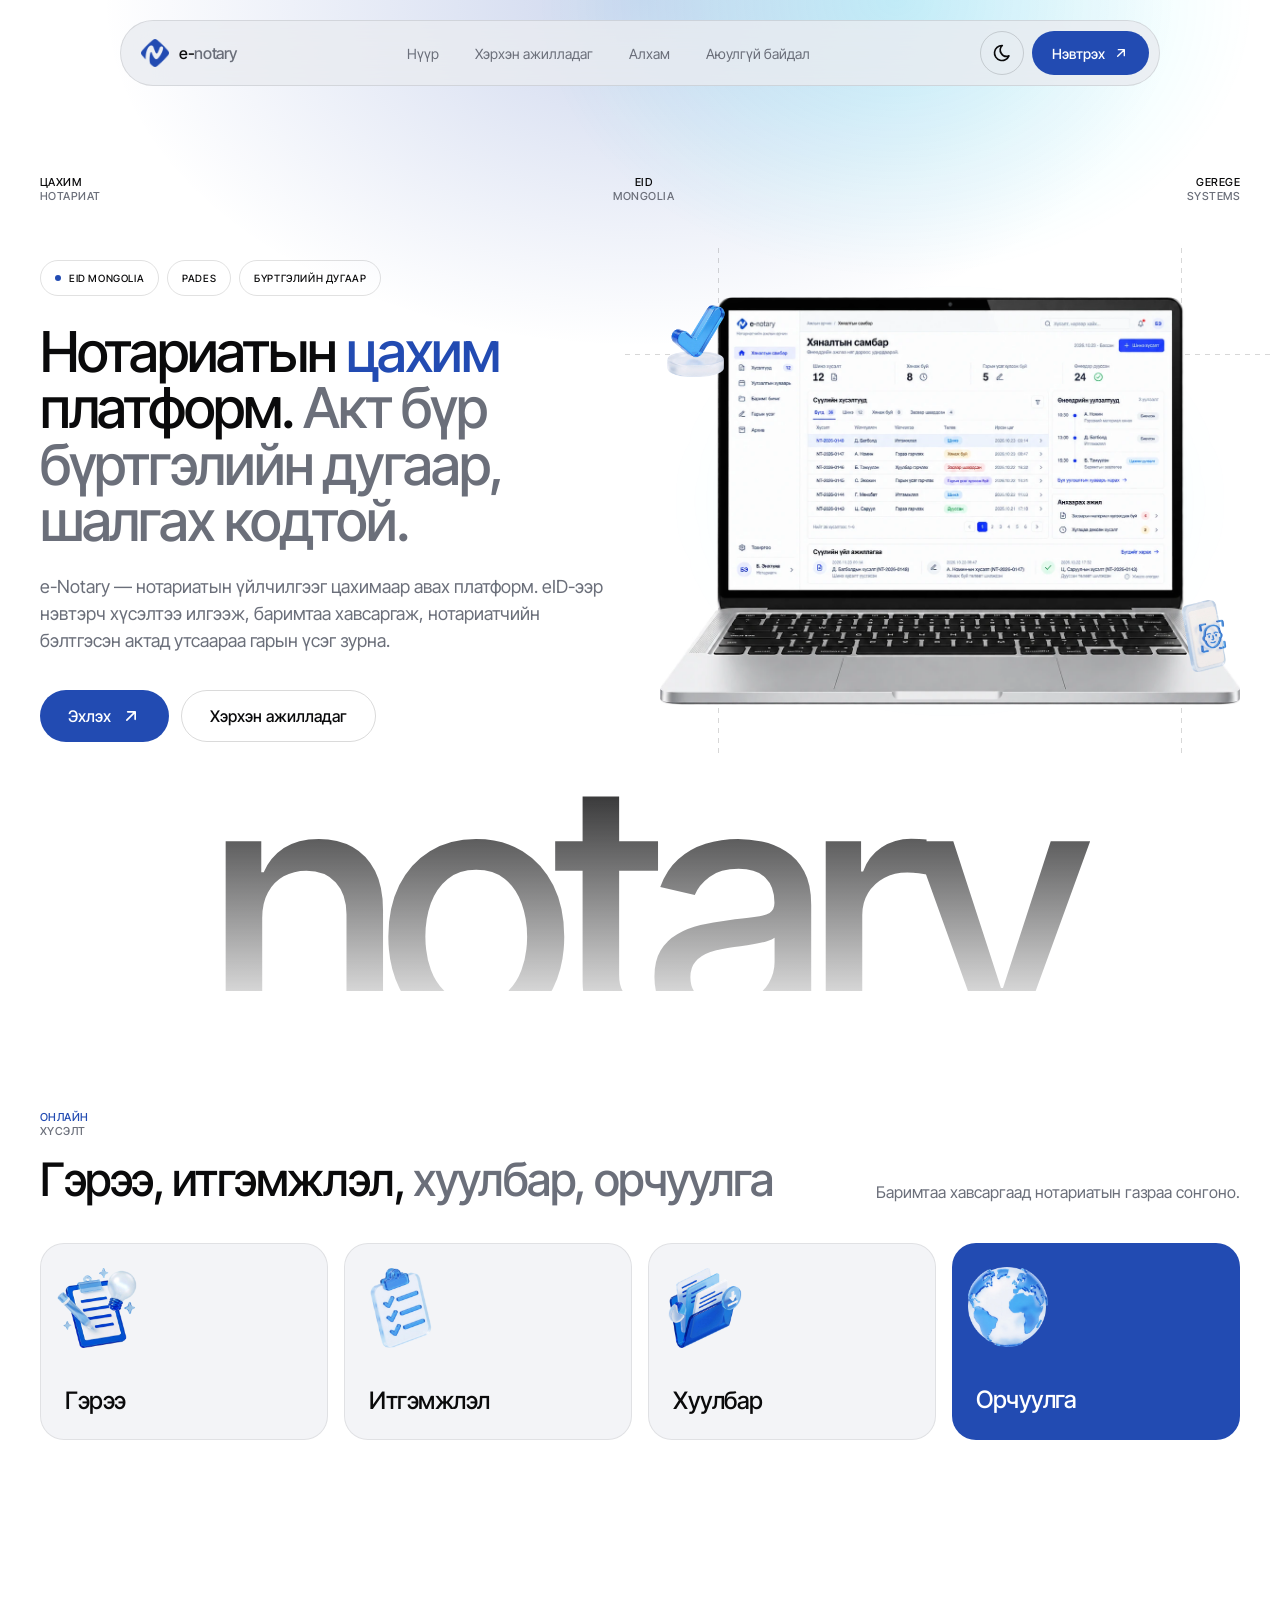
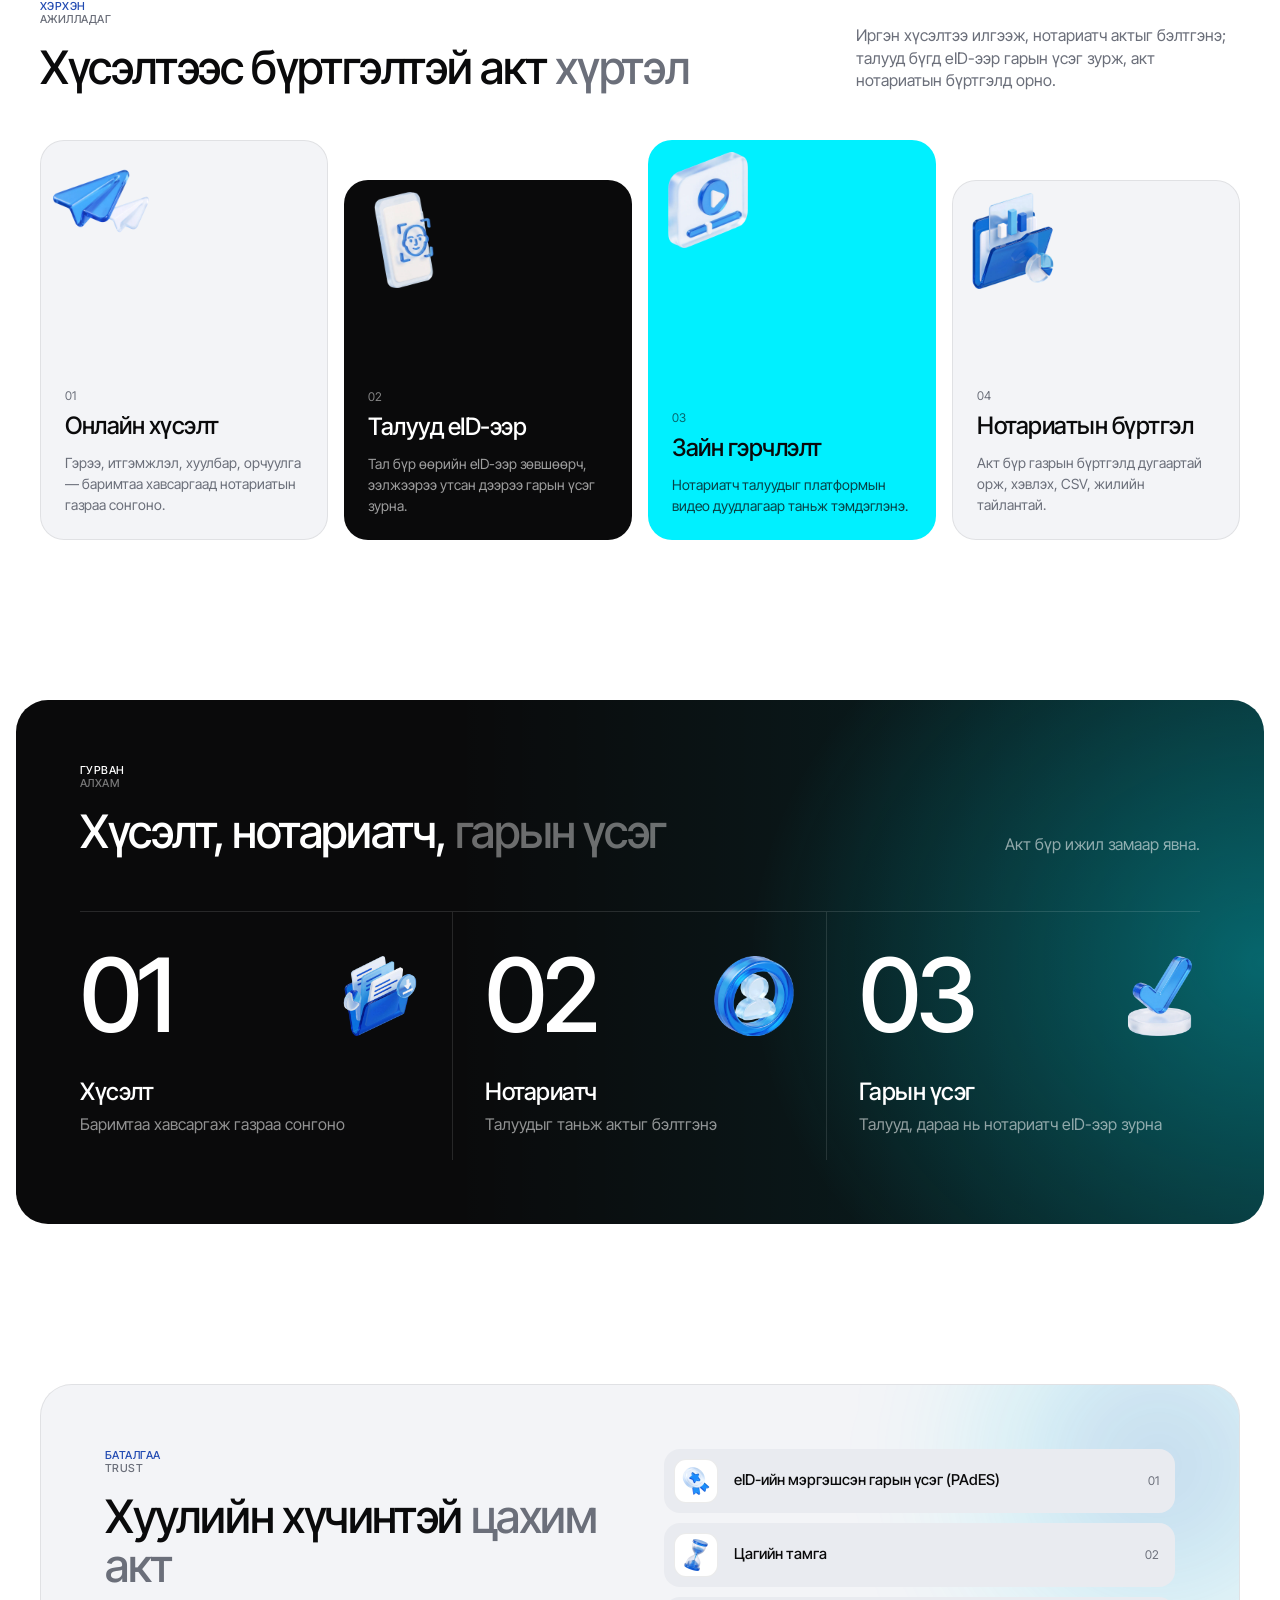
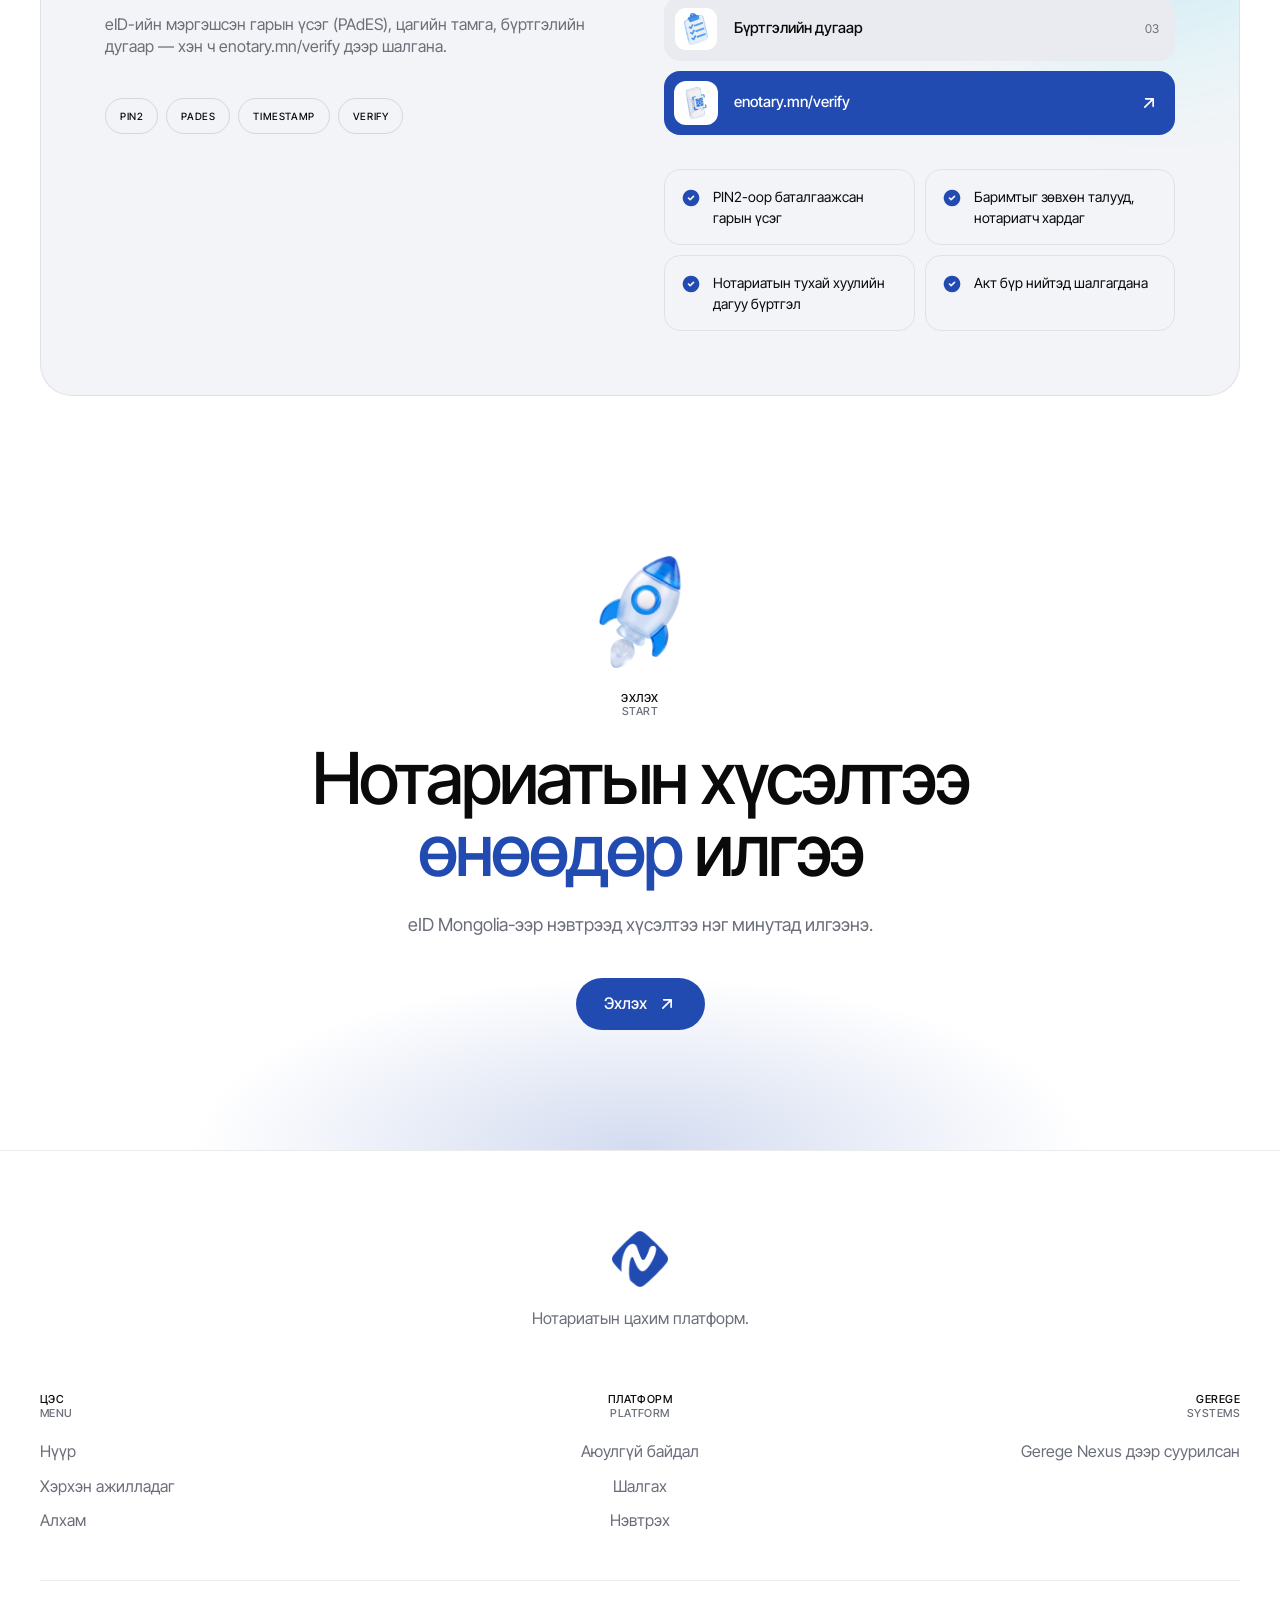
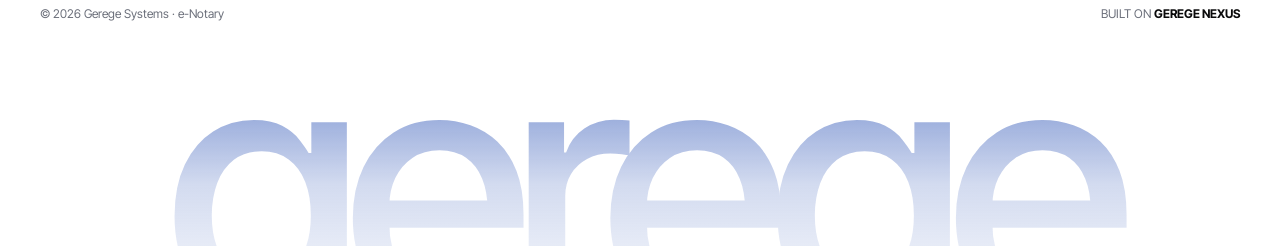
==== index.html @ 876eaf5f "Deploy 2026-10-23T09:38:25.739Z" ====
<!DOCTYPE html>
<html lang="mn" data-site="notary">

<head>
    <title>Нүүр | e-Notary — Нотариатын цахим платформ</title>

<!-- Meta Tags -->
<meta charset="utf-8">
<meta name="viewport" content="width=device-width, initial-scale=1">
<meta name="title" content="e-Notary — Нотариатын цахим платформ">
<meta name="description" content="e-Notary — нотариатын үйлчилгээг цахимаар авах платформ. eID-ээр нэвтэрч хүсэлтээ илгээж, баримтаа хавсаргаж, нотариатчийн бэлтгэсэн актад утсаараа гарын үсэг зурна.">
<meta name="keywords" content="цахим нотариат, e-Notary, нотариатын үйлчилгээ, eID Mongolia, PAdES, итгэмжлэл, гэрчлэлт">
<meta name="author" content="Gerege Systems">
<meta name="robots" content="index, follow">

<!-- Favicon -->
<link rel="shortcut icon" href="/images/notary-logo.png">

    <!-- Theme: saved choice, else system preference (runs before paint) -->
<script>
    (function () {
        var t;
        try { t = localStorage.getItem('theme'); } catch (e) {}
        if (t !== 'light' && t !== 'dark') {
            t = window.matchMedia('(prefers-color-scheme: dark)').matches ? 'dark' : 'light';
        }
        document.documentElement.setAttribute('data-theme', t);
    })();
</script>

<!-- Google Font Link (https://fonts.google.com/) -->
<link rel="preconnect" href="https://fonts.googleapis.com">
<link rel="preconnect" href="https://fonts.gstatic.com" crossorigin>
<link href="https://fonts.googleapis.com/css2?family=Inter+Tight:wght@300;400;500;700&display=swap" rel="stylesheet">

  <script type="module" crossorigin src="/assets/app-LtdrfeqL.js"></script>
  <link rel="stylesheet" crossorigin href="/assets/app-B9nbvckS.css">
</head>

<body>

    <!-- Navbar -->
<header class="fixed top-0 inset-x-0 z-140 md:pt-5 pt-3 px-4">
    <div class="max-w-260 mx-auto">
        <div class="flex items-center justify-between gap-4 py-2.5 ps-5 pe-2.5 rounded-full border border-fg/10 bg-surface-2/80 backdrop-blur-xl">
            <a href="/" class="flex items-center gap-2.5 shrink-0">
                    <span role="img" aria-label="e-Notary" class="logo-tint h-7" style="--logo: url('/images/notary-logo.png')"></span>
                <span class="text-base font-medium tracking-[-0.02em] text-fg">e-<span class="text-muted">notary</span></span>
            </a>

            <nav id="navbar" class="hidden lg:flex items-center gap-1">
                                    <a href="/" class="py-2 px-4 rounded-full text-sm text-muted transition-colors hover:text-fg">Нүүр</a>
                                    <a href="/#how" class="py-2 px-4 rounded-full text-sm text-muted transition-colors hover:text-fg">Хэрхэн ажилладаг</a>
                                    <a href="/#steps" class="py-2 px-4 rounded-full text-sm text-muted transition-colors hover:text-fg">Алхам</a>
                                    <a href="/trust" class="py-2 px-4 rounded-full text-sm text-muted transition-colors hover:text-fg">Аюулгүй байдал</a>
                            </nav>

            <div class="flex items-center gap-2">
                <button type="button" data-theme-toggle aria-label="Light / dark горим солих" class="inline-flex size-11 items-center justify-center rounded-full border border-fg/15 text-fg transition-colors hover:bg-fg/5">
                    <i class="iconify tabler--moon size-5 theme-icon-dark"></i>
                    <i class="iconify tabler--sun size-5 theme-icon-light"></i>
                </button>

                <a href="https://enotary.mn/login" class="md:inline-flex hidden items-center gap-2 h-11 px-5 rounded-full bg-accent text-on-accent text-sm font-medium">
                    Нэвтрэх <i class="iconify tabler--arrow-up-right size-4"></i>
                </a>

                <button type="button" aria-haspopup="dialog" aria-expanded="false" aria-controls="mobile-menu" data-hs-overlay="#mobile-menu" class="lg:hidden inline-flex size-11 items-center justify-center rounded-full border border-fg/15 text-fg">
                    <i class="iconify tabler--menu-2 size-5"></i>
                </button>
            </div>
        </div>
    </div>

    <div id="mobile-menu" class="hs-overlay hs-overlay-open:translate-y-0 hs-overlay-open:opacity-100 opacity-0 hs-overlay-open:top-auto [--body-scroll:true] fixed inset-x-0 top-0 z-140 -translate-y-full transform transition-all duration-300 lg:hidden px-4" role="dialog" tabindex="-1" aria-labelledby="mobile-menu-label">
        <div class="max-w-260 mx-auto mt-2 p-2 rounded-3xl border border-fg/10 bg-surface-2">
            <div class="flex flex-col">
                                    <a href="/" class="py-3.5 px-4 rounded-2xl text-fg hover:bg-fg/5">Нүүр</a>
                                    <a href="/#how" class="py-3.5 px-4 rounded-2xl text-fg hover:bg-fg/5">Хэрхэн ажилладаг</a>
                                    <a href="/#steps" class="py-3.5 px-4 rounded-2xl text-fg hover:bg-fg/5">Алхам</a>
                                    <a href="/trust" class="py-3.5 px-4 rounded-2xl text-fg hover:bg-fg/5">Аюулгүй байдал</a>
                                <a href="https://enotary.mn/login" class="mt-2 h-13 inline-flex items-center justify-center rounded-2xl bg-accent text-on-accent font-medium">Нэвтрэх</a>
            </div>
        </div>
    </div>
</header>

    <!-- Hero Section -->
    <section class="relative overflow-hidden lg:pt-44 pt-32">
        <div class="absolute inset-0 glow-top -z-1"></div>

        <div class="container relative">
            <!-- Corner meta labels -->
            <div class="hidden md:flex justify-between mb-14 text-fg">
                <div class="label">Цахим<span>нотариат</span></div>
                <div class="label text-center">eID<span>Mongolia</span></div>
                <div class="label text-end">Gerege<span>Systems</span></div>
            </div>

            <div class="grid lg:grid-cols-12 items-center gap-10">
                <div class="lg:col-span-6" data-aos="fade-up">
                    <div class="flex flex-wrap gap-2 mb-7">
                        <span class="pill"><span class="size-1.5 rounded-full bg-accent"></span> eID Mongolia</span>
                        <span class="pill">PAdES</span>
                        <span class="pill">Бүртгэлийн дугаар</span>
                    </div>

                    <h1 class="display text-[clamp(40px,4.4vw,64px)] mb-6">Нотариатын <span class="text-accent">цахим</span> платформ. <span class="text-muted">Акт бүр бүртгэлийн дугаар, шалгах кодтой.</span></h1>

                    <p class="text-muted md:text-lg max-w-xl mb-9">e-Notary — нотариатын үйлчилгээг цахимаар авах платформ. eID-ээр нэвтэрч хүсэлтээ илгээж, баримтаа хавсаргаж, нотариатчийн бэлтгэсэн актад утсаараа гарын үсэг зурна.</p>

                    <div class="flex flex-wrap items-center gap-3">
                        <a href="https://enotary.mn/login" class="btn-accent">Эхлэх <i class="iconify tabler--arrow-up-right size-5"></i></a>
                        <a href="#how" class="btn-ghost">Хэрхэн ажилладаг</a>
                    </div>
                </div>

                <div class="lg:col-span-6 relative flex justify-center" data-aos="fade-up" data-aos-delay="150">
                    <!-- construction lines -->
                    <div class="absolute inset-y-[-12%] start-[10%] w-px dashed-v"></div>
                    <div class="absolute inset-y-[-12%] end-[10%] w-px dashed-v"></div>
                    <div class="absolute inset-x-[-6%] top-[14%] h-px dashed-h"></div>
                    <div class="absolute inset-[12%] rounded-full glow-accent blur-2xl"></div>

                    <img src="/images/home/notary-laptop.webp" alt="e-Notary — нотариатчийн хяналтын самбар" class="relative w-full max-w-150 h-auto">

                    <!-- floating glass icons -->
                    <img src="/images/icons3d-white/checkmark.webp" alt="" aria-hidden="true" class="absolute start-0 top-[2%] md:size-18 size-12 float [animation-delay:-2s]">
                    <img src="/images/icons3d-white/phone-face-id.webp" alt="" aria-hidden="true" class="absolute end-0 bottom-[8%] md:size-18 size-12 float [animation-delay:-4s]">
                </div>
            </div>
        </div>

        <!-- Giant cropped wordmark -->
        <div class="relative mt-6 -mb-[4vw] text-center pointer-events-none" aria-hidden="true">
            <div class="wordmark bg-linear-to-b from-fg/90 to-fg/0 bg-clip-text text-transparent">notary</div>
        </div>
    </section>

    <!-- Services -->
    <section class="relative lg:pt-30 pt-20">
        <div class="container">
            <div class="flex md:flex-row flex-col md:items-end justify-between gap-6 mb-10">
                <div>
                    <div class="label text-accent mb-4">Онлайн<span>хүсэлт</span></div>
                    <h2 class="h2 max-w-3xl">Гэрээ, итгэмжлэл, <span class="text-muted">хуулбар, орчуулга</span></h2>
                </div>
                <p class="text-muted md:max-w-sm">Баримтаа хавсаргаад нотариатын газраа сонгоно.</p>
            </div>

            <div class="grid lg:grid-cols-4 grid-cols-2 gap-4">
                <div class="group rounded-3xl bg-surface border border-fg/8 p-6 flex flex-col items-start gap-10" data-aos="fade-up">
                    <img src="/images/icons3d-white/task-clipboard.webp" alt="" class="size-20 -ms-2 transition-transform duration-500 group-hover:-translate-y-1" loading="lazy">
                    <h3 class="text-2xl">Гэрээ</h3>
                </div>
                <div class="group rounded-3xl bg-surface border border-fg/8 p-6 flex flex-col items-start gap-10" data-aos="fade-up" data-aos-delay="80">
                    <img src="/images/icons3d-white/checklist.webp" alt="" class="size-20 -ms-2 transition-transform duration-500 group-hover:-translate-y-1" loading="lazy">
                    <h3 class="text-2xl">Итгэмжлэл</h3>
                </div>
                <div class="group rounded-3xl bg-surface border border-fg/8 p-6 flex flex-col items-start gap-10" data-aos="fade-up" data-aos-delay="160">
                    <img src="/images/icons3d-white/folder-files.webp" alt="" class="size-20 -ms-2 transition-transform duration-500 group-hover:-translate-y-1" loading="lazy">
                    <h3 class="text-2xl">Хуулбар</h3>
                </div>
                <div class="group rounded-3xl bg-accent text-on-accent p-6 flex flex-col items-start gap-10" data-aos="fade-up" data-aos-delay="240">
                    <img src="/images/icons3d-white/globe.webp" alt="" class="size-20 -ms-2 transition-transform duration-500 group-hover:-translate-y-1" loading="lazy">
                    <h3 class="text-2xl">Орчуулга</h3>
                </div>
            </div>
        </div>
    </section>

    <!-- How It Works — step cards -->
    <section id="how" class="lg:py-40 py-24 scroll-mt-24">
        <div class="container">
            <div class="grid lg:grid-cols-12 gap-6 mb-12">
                <div class="lg:col-span-7">
                    <div class="label text-accent mb-4">Хэрхэн<span>ажилладаг</span></div>
                    <h2 class="h2">Хүсэлтээс бүртгэлтэй акт <span class="text-muted">хүртэл</span></h2>
                </div>
                <p class="lg:col-span-4 lg:col-start-9 self-end text-muted">Иргэн хүсэлтээ илгээж, нотариатч актыг бэлтгэнэ; талууд бүгд eID-ээр гарын үсэг зурж, акт нотариатын бүртгэлд орно.</p>
            </div>

            <div class="grid lg:grid-cols-4 md:grid-cols-2 gap-4">
                <div class="group rounded-3xl bg-surface border border-fg/8 p-6 md:min-h-90 min-h-60 flex flex-col justify-between" data-aos="fade-up">
                    <img src="/images/icons3d-white/paper-plane.webp" alt="" class="size-24 -ms-3 -mt-3 transition-transform duration-500 group-hover:-translate-y-1 group-hover:rotate-[-4deg]" loading="lazy">
                    <div>
                        <div class="text-xs text-muted mb-2">01</div>
                        <h3 class="text-2xl mb-3">Онлайн хүсэлт</h3>
                        <p class="text-sm text-muted">Гэрээ, итгэмжлэл, хуулбар, орчуулга — баримтаа хавсаргаад нотариатын газраа сонгоно.</p>
                    </div>
                </div>

                <div class="group rounded-3xl bg-inv text-inv-fg p-6 md:min-h-90 min-h-60 flex flex-col justify-between lg:mt-10" data-aos="fade-up" data-aos-delay="80">
                    <img src="/images/icons3d-white/phone-face-id.webp" alt="" class="size-24 -ms-3 -mt-3 transition-transform duration-500 group-hover:-translate-y-1 group-hover:rotate-[-4deg]" loading="lazy">
                    <div>
                        <div class="text-xs text-inv-fg/50 mb-2">02</div>
                        <h3 class="text-2xl mb-3">Талууд eID-ээр</h3>
                        <p class="text-sm text-inv-fg/60">Тал бүр өөрийн eID-ээр зөвшөөрч, ээлжээрээ утсан дээрээ гарын үсэг зурна.</p>
                    </div>
                </div>

                <div class="group rounded-3xl bg-accent-2 text-on-accent-2 p-6 md:min-h-90 min-h-60 flex flex-col justify-between" data-aos="fade-up" data-aos-delay="160">
                    <img src="/images/icons3d-white/video-player.webp" alt="" class="size-24 -ms-3 -mt-3 transition-transform duration-500 group-hover:-translate-y-1 group-hover:rotate-[-4deg]" loading="lazy">
                    <div>
                        <div class="text-xs text-on-accent-2/60 mb-2">03</div>
                        <h3 class="text-2xl mb-3">Зайн гэрчлэлт</h3>
                        <p class="text-sm text-on-accent-2/75">Нотариатч талуудыг платформын видео дуудлагаар таньж тэмдэглэнэ.</p>
                    </div>
                </div>

                <div class="group rounded-3xl bg-surface border border-fg/8 p-6 md:min-h-90 min-h-60 flex flex-col justify-between lg:mt-10" data-aos="fade-up" data-aos-delay="240">
                    <img src="/images/icons3d-white/folder-chart.webp" alt="" class="size-24 -ms-3 -mt-3 transition-transform duration-500 group-hover:-translate-y-1 group-hover:rotate-[-4deg]" loading="lazy">
                    <div>
                        <div class="text-xs text-muted mb-2">04</div>
                        <h3 class="text-2xl mb-3">Нотариатын бүртгэл</h3>
                        <p class="text-sm text-muted">Акт бүр газрын бүртгэлд дугаартай орж, хэвлэх, CSV, жилийн тайлантай.</p>
                    </div>
                </div>
            </div>
        </div>
    </section>

    <!-- Three Steps — light rhythm break -->
    <section id="steps" class="scroll-mt-24 px-4">
        <div class="max-w-330 mx-auto rounded-[32px] bg-inv text-inv-fg lg:p-16 md:p-10 p-7" style="background-image: radial-gradient(55% 110% at 100% 50%, color-mix(in srgb, var(--accent-2) 32%, transparent), transparent 75%), linear-gradient(90deg, transparent 35%, color-mix(in srgb, var(--accent-2) 12%, transparent))">
            <div class="flex md:flex-row flex-col md:items-end justify-between gap-6 mb-14">
                <div>
                    <div class="label mb-4">Гурван<span class="text-inv-fg/45!">алхам</span></div>
                    <h2 class="h2 text-inv-fg">Хүсэлт, нотариатч, <span class="text-inv-fg/40">гарын үсэг</span></h2>
                </div>
                <p class="text-inv-fg/55">Акт бүр ижил замаар явна.</p>
            </div>

            <div class="grid md:grid-cols-3 border-t border-inv-fg/12">
                <div class="pt-8 md:pe-8 pb-6 md:border-e border-b md:border-b-0 border-inv-fg/12" data-aos="fade-up">
                    <div class="flex items-center justify-between mb-8"><div class="text-[clamp(64px,8vw,120px)] font-medium tracking-[-0.05em] leading-none">01</div><img src="/images/icons3d-white/folder-files.webp" alt="" class="size-20" loading="lazy"></div>
                    <h3 class="text-2xl text-inv-fg mb-2">Хүсэлт</h3>
                    <p class="text-inv-fg/55">Баримтаа хавсаргаж газраа сонгоно</p>
                </div>
                <div class="pt-8 md:px-8 pb-6 md:border-e border-b md:border-b-0 border-inv-fg/12" data-aos="fade-up" data-aos-delay="100">
                    <div class="flex items-center justify-between mb-8"><div class="text-[clamp(64px,8vw,120px)] font-medium tracking-[-0.05em] leading-none">02</div><img src="/images/icons3d-white/user-profile.webp" alt="" class="size-20" loading="lazy"></div>
                    <h3 class="text-2xl text-inv-fg mb-2">Нотариатч</h3>
                    <p class="text-inv-fg/55">Талуудыг таньж актыг бэлтгэнэ</p>
                </div>
                <div class="pt-8 md:ps-8 pb-6" data-aos="fade-up" data-aos-delay="200">
                    <div class="flex items-center justify-between mb-8"><div class="text-[clamp(64px,8vw,120px)] font-medium tracking-[-0.05em] leading-none">03</div><img src="/images/icons3d-white/checkmark.webp" alt="" class="size-20" loading="lazy"></div>
                    <h3 class="text-2xl text-inv-fg mb-2">Гарын үсэг</h3>
                    <p class="text-inv-fg/55">Талууд, дараа нь нотариатч eID-ээр зурна</p>
                </div>
            </div>
        </div>
    </section>

    <!-- Trust Section -->
    <section id="trust" class="lg:py-40 py-24 scroll-mt-24">
    <div class="container">
        <div class="relative overflow-hidden rounded-[32px] bg-surface border border-fg/8 lg:p-16 md:p-10 p-7">
            <div class="absolute -top-40 -end-40 size-120 rounded-full glow-accent blur-3xl opacity-60 pointer-events-none"></div>

            <div class="relative grid lg:grid-cols-12 gap-12">
                <div class="lg:col-span-6">
                    <div class="label text-accent mb-4">Баталгаа<span>trust</span></div>
                    <h2 class="h2 mb-6">Хуулийн хүчинтэй <span class="text-muted">цахим акт</span></h2>
                    <p class="text-muted mb-10 max-w-lg">eID-ийн мэргэшсэн гарын үсэг (PAdES), цагийн тамга, бүртгэлийн дугаар — хэн ч enotary.mn/verify дээр шалгана.</p>

                    <div class="flex flex-wrap gap-2">
                                                    <span class="pill">PIN2</span>
                                                    <span class="pill">PAdES</span>
                                                    <span class="pill">Timestamp</span>
                                                    <span class="pill">Verify</span>
                                            </div>
                </div>

                <div class="lg:col-span-6 flex flex-col gap-2.5">
                                            <div class="flex items-center gap-4 h-16 ps-2.5 pe-4 rounded-2xl bg-surface-2" data-aos="fade-up" data-aos-delay="0">
                            <span class="size-11 shrink-0 inline-flex items-center justify-center rounded-xl bg-bg border border-fg/8">
                                <img src="/images/icons3d/badge-glass.webp" alt="" class="size-8 object-contain" loading="lazy">
                            </span>
                            <span class="flex-1 text-[15px] font-medium">eID-ийн мэргэшсэн гарын үсэг (PAdES)</span>
                            <span class="text-xs text-muted">01</span>
                        </div>
                                            <div class="flex items-center gap-4 h-16 ps-2.5 pe-4 rounded-2xl bg-surface-2" data-aos="fade-up" data-aos-delay="80">
                            <span class="size-11 shrink-0 inline-flex items-center justify-center rounded-xl bg-bg border border-fg/8">
                                <img src="/images/icons3d-white/hourglass.webp" alt="" class="size-8 object-contain" loading="lazy">
                            </span>
                            <span class="flex-1 text-[15px] font-medium">Цагийн тамга</span>
                            <span class="text-xs text-muted">02</span>
                        </div>
                                            <div class="flex items-center gap-4 h-16 ps-2.5 pe-4 rounded-2xl bg-surface-2" data-aos="fade-up" data-aos-delay="160">
                            <span class="size-11 shrink-0 inline-flex items-center justify-center rounded-xl bg-bg border border-fg/8">
                                <img src="/images/icons3d-white/checklist.webp" alt="" class="size-8 object-contain" loading="lazy">
                            </span>
                            <span class="flex-1 text-[15px] font-medium">Бүртгэлийн дугаар</span>
                            <span class="text-xs text-muted">03</span>
                        </div>
                                                            <a href="https://enotary.mn/verify" target="_blank" class="group flex items-center gap-4 h-16 ps-2.5 pe-4 rounded-2xl bg-accent text-on-accent" data-aos="fade-up" data-aos-delay="240">
                        <span class="size-11 shrink-0 inline-flex items-center justify-center rounded-xl bg-bg">
                            <img src="/images/icons3d-white/phone-qr.webp" alt="" class="size-8 object-contain" loading="lazy">
                        </span>
                        <span class="flex-1 text-[15px] font-medium">enotary.mn/verify</span>
                                                    <i class="iconify tabler--arrow-up-right size-5 transition-transform group-hover:rotate-45"></i>
                                            </a>

                    <div class="grid sm:grid-cols-2 gap-2.5 mt-6">
                                                    <div class="flex items-start gap-3 p-4 rounded-2xl border border-fg/8">
                                <i class="iconify tabler--circle-check-filled size-5 text-accent shrink-0 mt-0.5"></i>
                                <p class="text-sm">PIN2-оор баталгаажсан гарын үсэг</p>
                            </div>
                                                    <div class="flex items-start gap-3 p-4 rounded-2xl border border-fg/8">
                                <i class="iconify tabler--circle-check-filled size-5 text-accent shrink-0 mt-0.5"></i>
                                <p class="text-sm">Баримтыг зөвхөн талууд, нотариатч хардаг</p>
                            </div>
                                                    <div class="flex items-start gap-3 p-4 rounded-2xl border border-fg/8">
                                <i class="iconify tabler--circle-check-filled size-5 text-accent shrink-0 mt-0.5"></i>
                                <p class="text-sm">Нотариатын тухай хуулийн дагуу бүртгэл</p>
                            </div>
                                                    <div class="flex items-start gap-3 p-4 rounded-2xl border border-fg/8">
                                <i class="iconify tabler--circle-check-filled size-5 text-accent shrink-0 mt-0.5"></i>
                                <p class="text-sm">Акт бүр нийтэд шалгагдана</p>
                            </div>
                                            </div>
                </div>
            </div>
        </div>
    </div>
</section>

    <!-- Call To Action Section -->
    <section class="relative lg:pb-30 pb-20 overflow-hidden">
    <div class="absolute inset-x-0 bottom-0 h-[70%] -z-1" style="background: radial-gradient(50% 60% at 50% 100%, color-mix(in srgb, var(--accent) 20%, transparent), transparent 70%)"></div>

    <div class="container text-center">
        <img src="/images/icons3d-white/rocket.webp" alt="" class="size-28 mx-auto mb-6" loading="lazy">
        <div class="label mb-6">Эхлэх<span>start</span></div>
        <h2 class="display max-w-4xl mx-auto mb-6">Нотариатын хүсэлтээ <span class="text-accent">өнөөдөр</span> илгээ</h2>
        <p class="text-muted md:text-lg mb-10">eID Mongolia-ээр нэвтрээд хүсэлтээ нэг минутад илгээнэ.</p>

        <a href="https://enotary.mn/login" class="btn-accent">Эхлэх <i class="iconify tabler--arrow-up-right size-5"></i></a>
    </div>
</section>

    <!-- Footer -->
<footer id="footer" class="relative overflow-hidden border-t border-fg/8 pt-20">
    <div class="container">
        <div class="flex flex-col items-center text-center mb-16">
                <span role="img" aria-label="e-Notary" class="logo-tint h-14 mb-5" style="--logo: url('/images/notary-logo.png')"></span>
            <p class="text-muted">Нотариатын цахим платформ.</p>
        </div>

        <div class="grid md:grid-cols-3 gap-10 pb-12 border-b border-fg/8">
            <div>
                <div class="label mb-5">Цэс<span>menu</span></div>
                <div class="space-y-3 *:block *:text-muted *:hover:text-fg *:transition-colors">
                                                                        <a href="/">Нүүр</a>
                                                                                                <a href="/#how">Хэрхэн ажилладаг</a>
                                                                                                <a href="/#steps">Алхам</a>
                                                                                                        </div>
            </div>

            <div class="md:text-center">
                <div class="label mb-5">Платформ<span>platform</span></div>
                <div class="space-y-3 *:block *:text-muted *:hover:text-fg *:transition-colors">
                    <a href="/trust">Аюулгүй байдал</a>
                                            <a href="https://enotary.mn/verify" target="_blank">Шалгах</a>
                                        <a href="https://enotary.mn/login">Нэвтрэх</a>
                </div>
            </div>

            <div class="md:text-end">
                <div class="label mb-5">Gerege<span>systems</span></div>
                <p class="text-muted">Gerege Nexus дээр суурилсан</p>
            </div>
        </div>

        <div class="flex md:flex-row flex-col justify-between gap-2 py-6 text-xs text-muted">
            <div>© 2026 Gerege Systems · e-Notary</div>
            <div><span>BUILT ON</span> <span class="text-fg font-bold">GEREGE NEXUS</span></div>
        </div>
    </div>

    <div class="text-center -mb-[6vw] pointer-events-none" aria-hidden="true">
        <div class="wordmark bg-linear-to-b from-accent/70 via-accent/20 to-transparent bg-clip-text text-transparent">gerege</div>
    </div>
</footer>

</body>

</html>
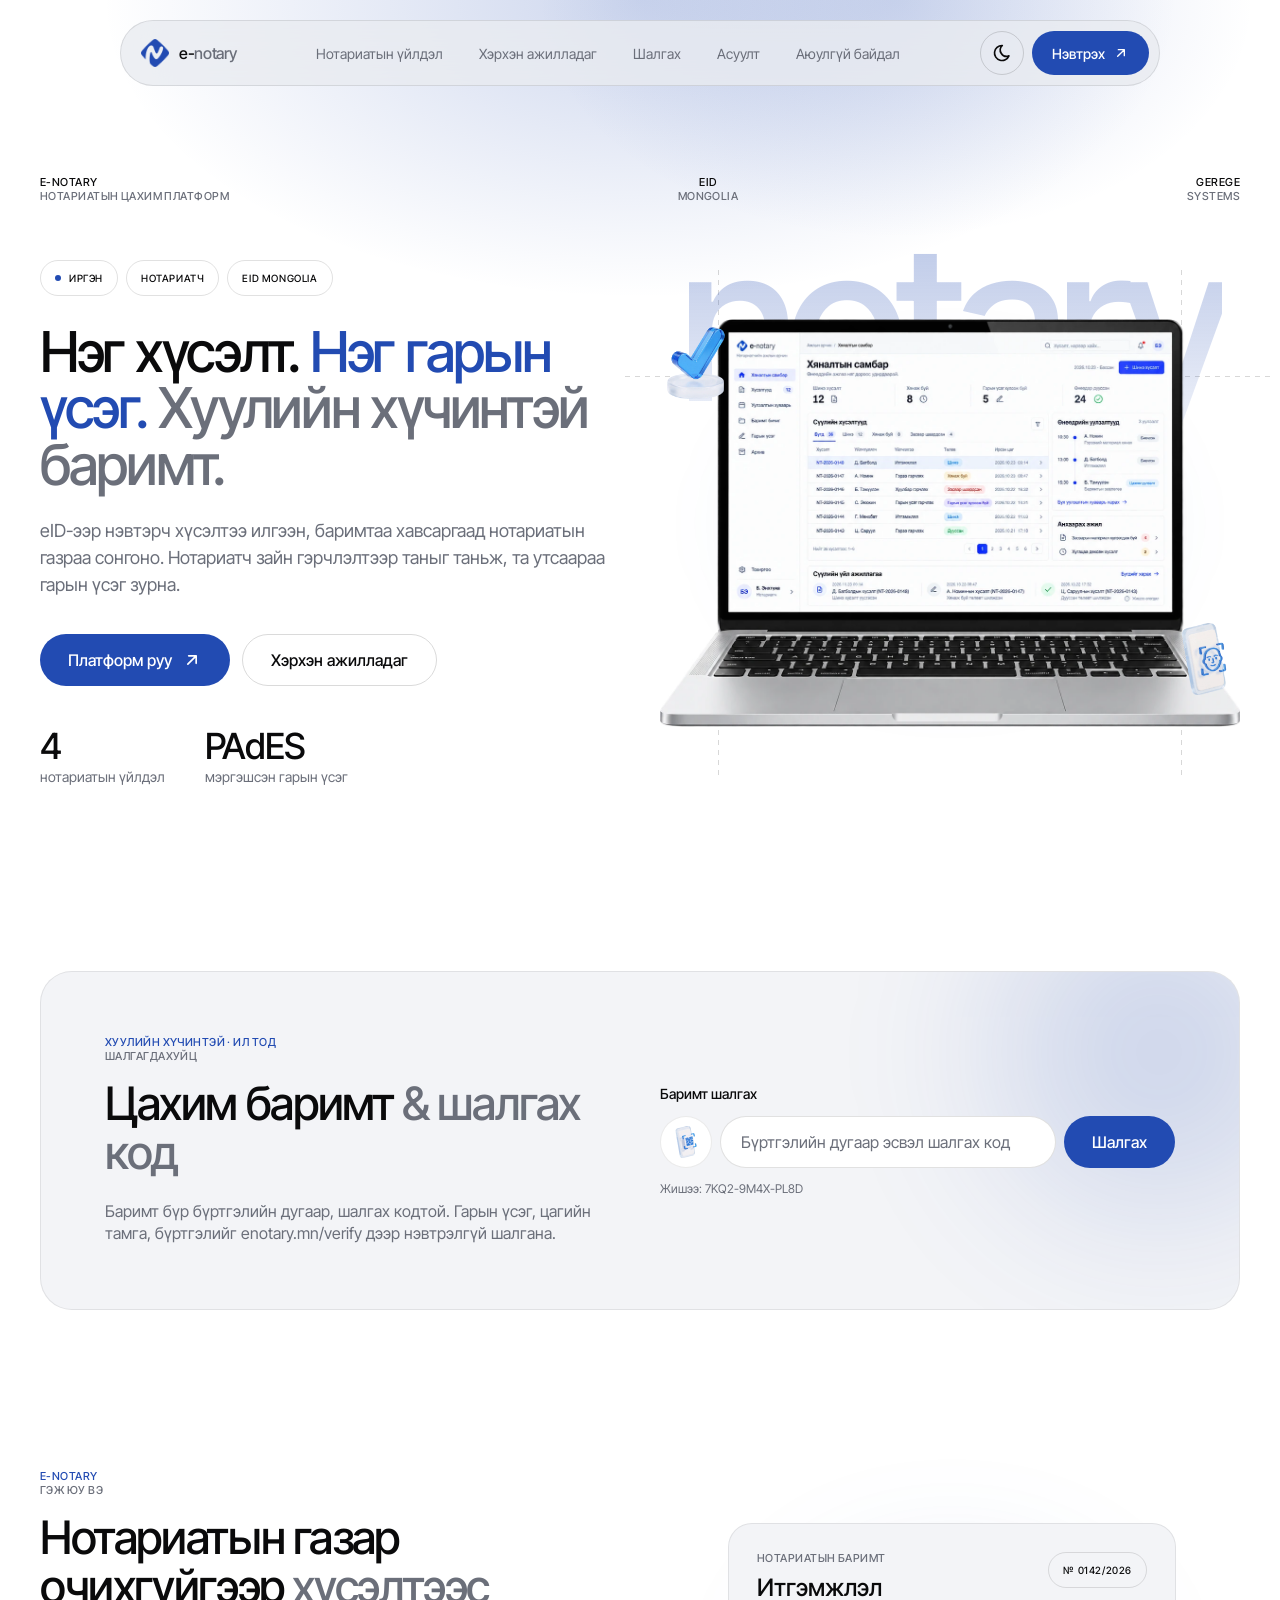
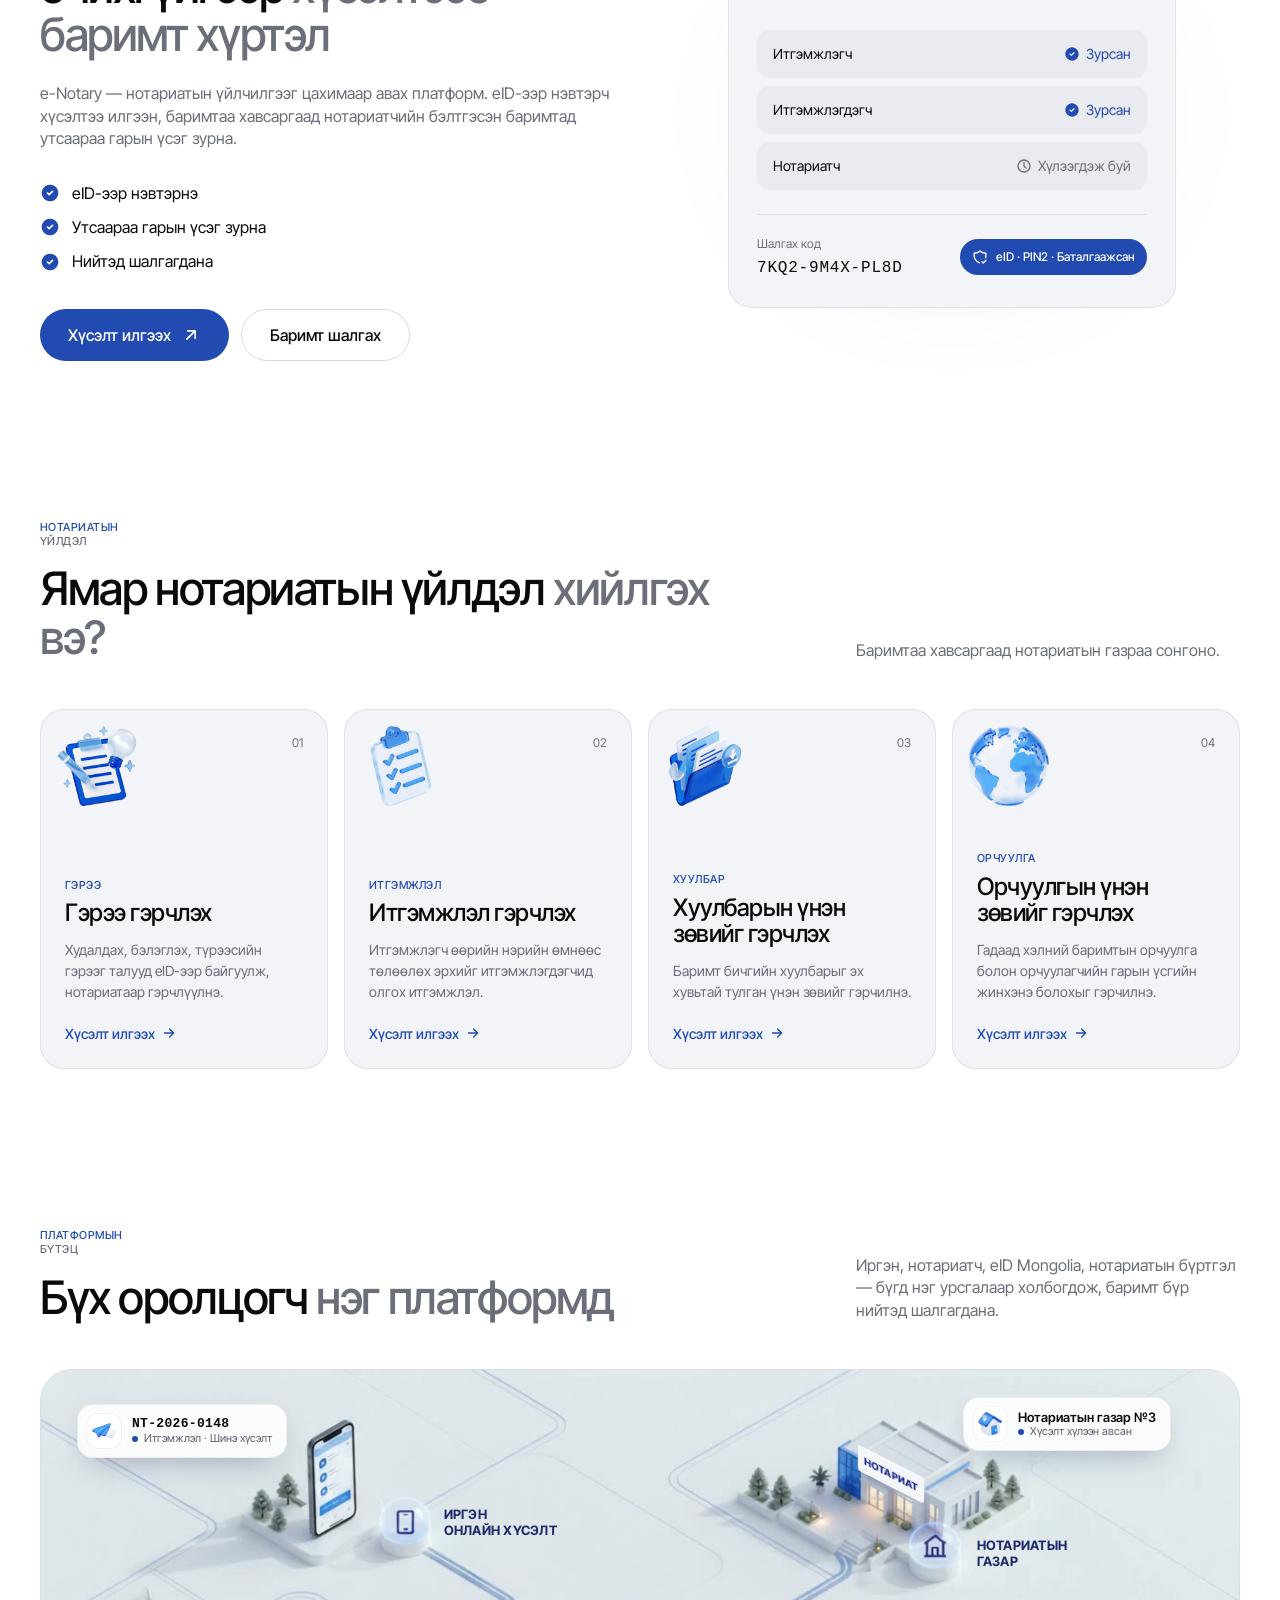
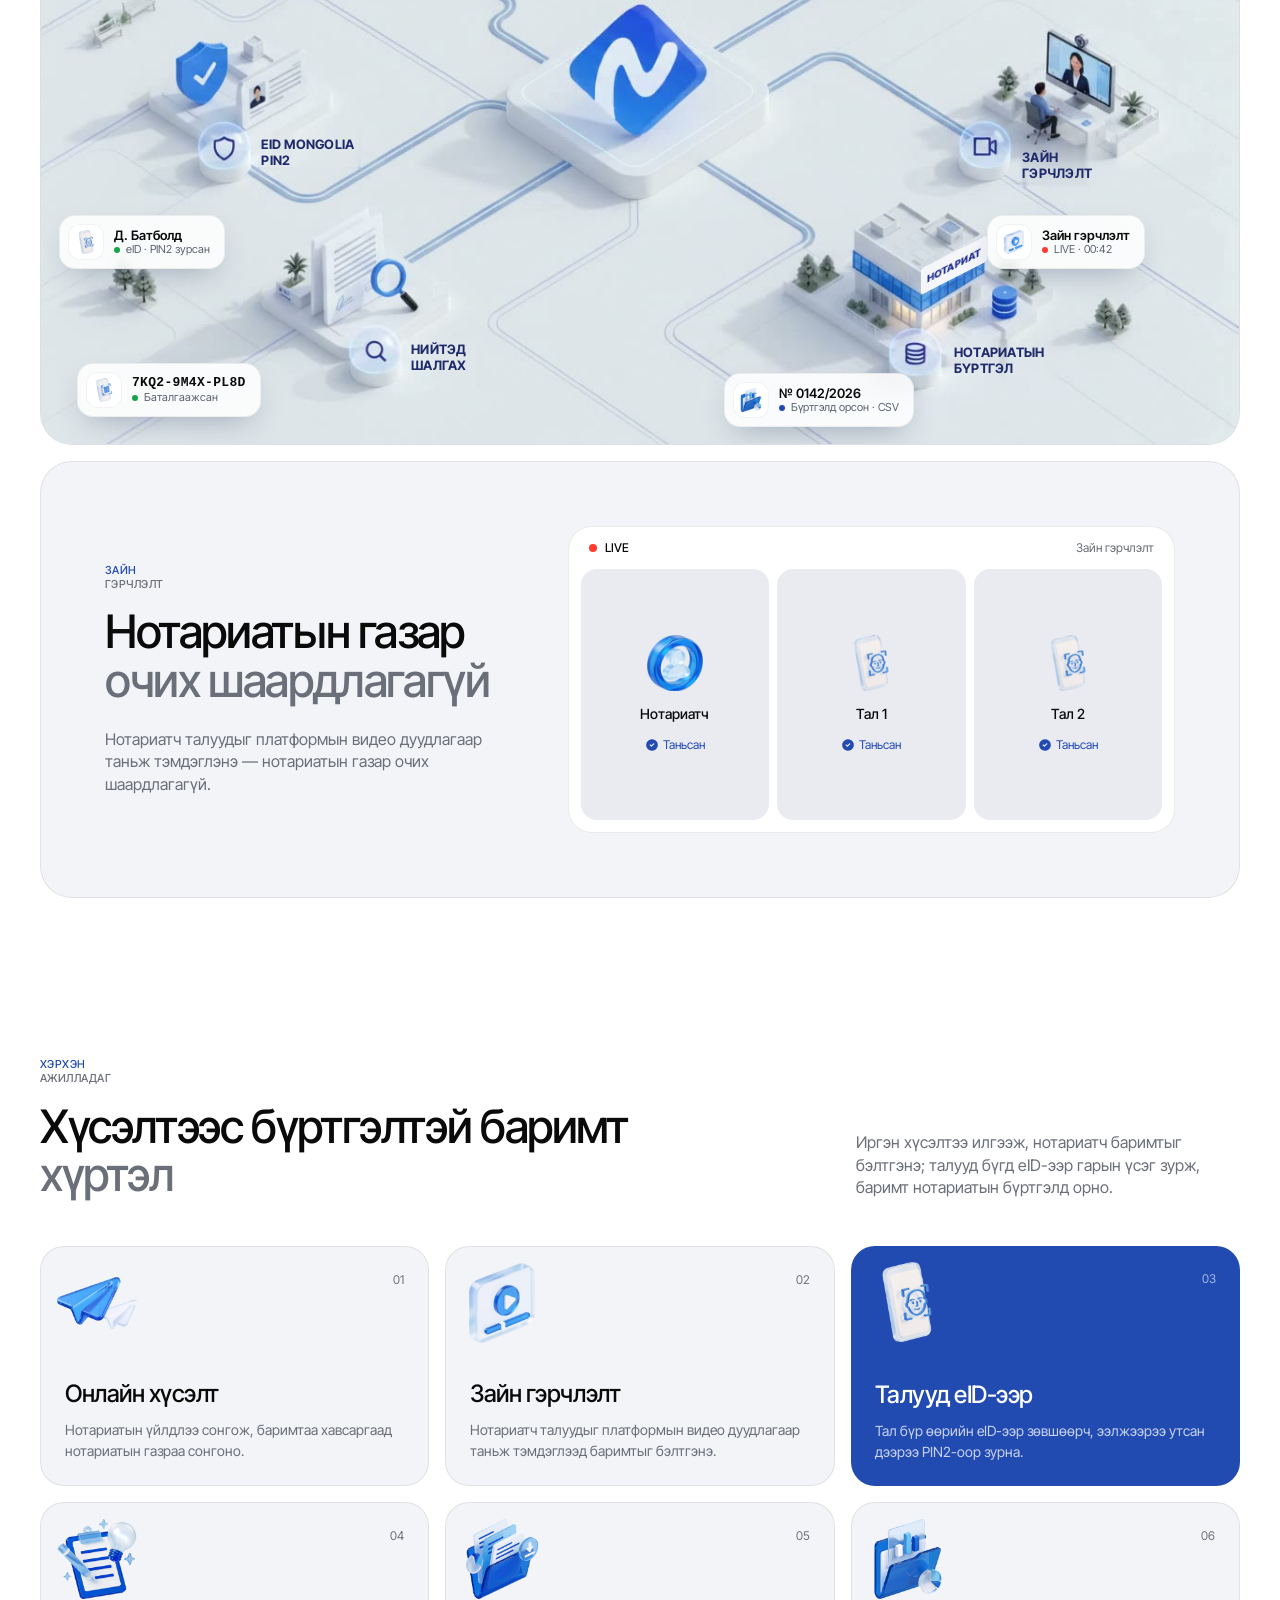
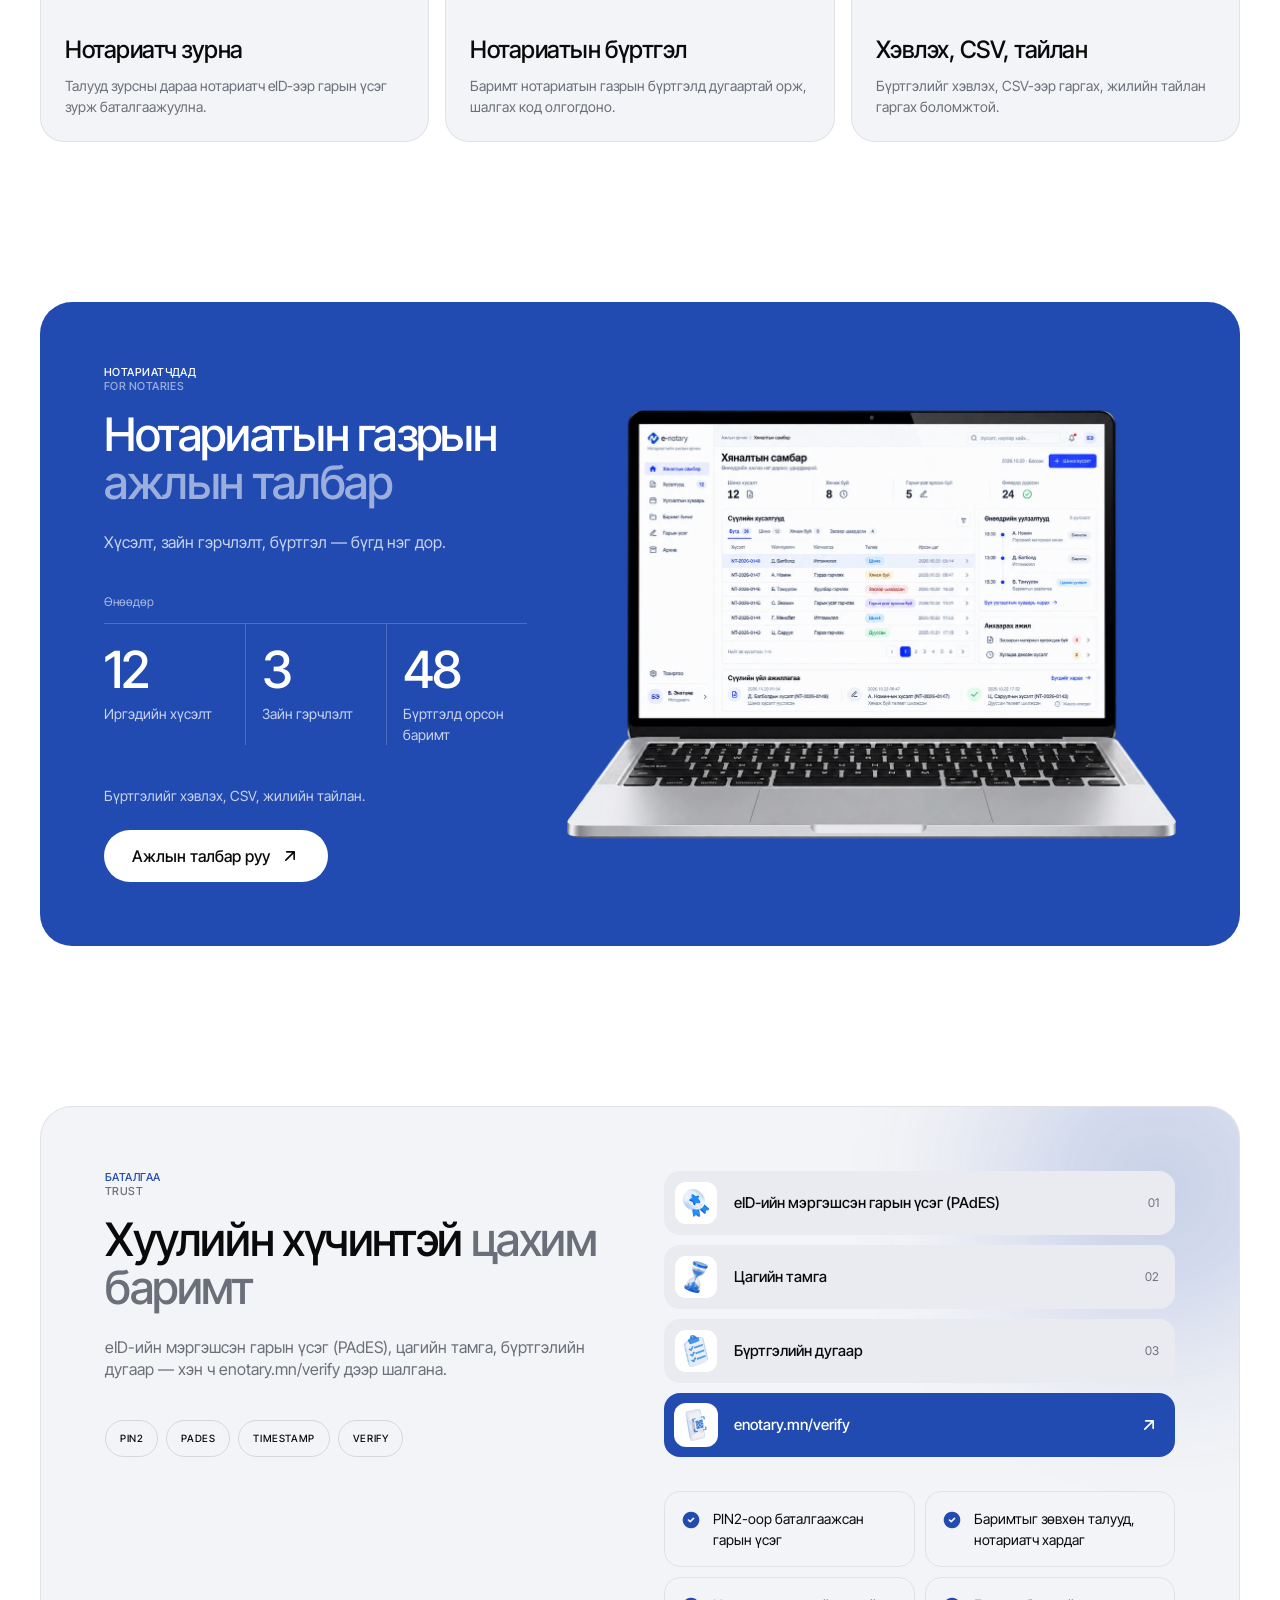
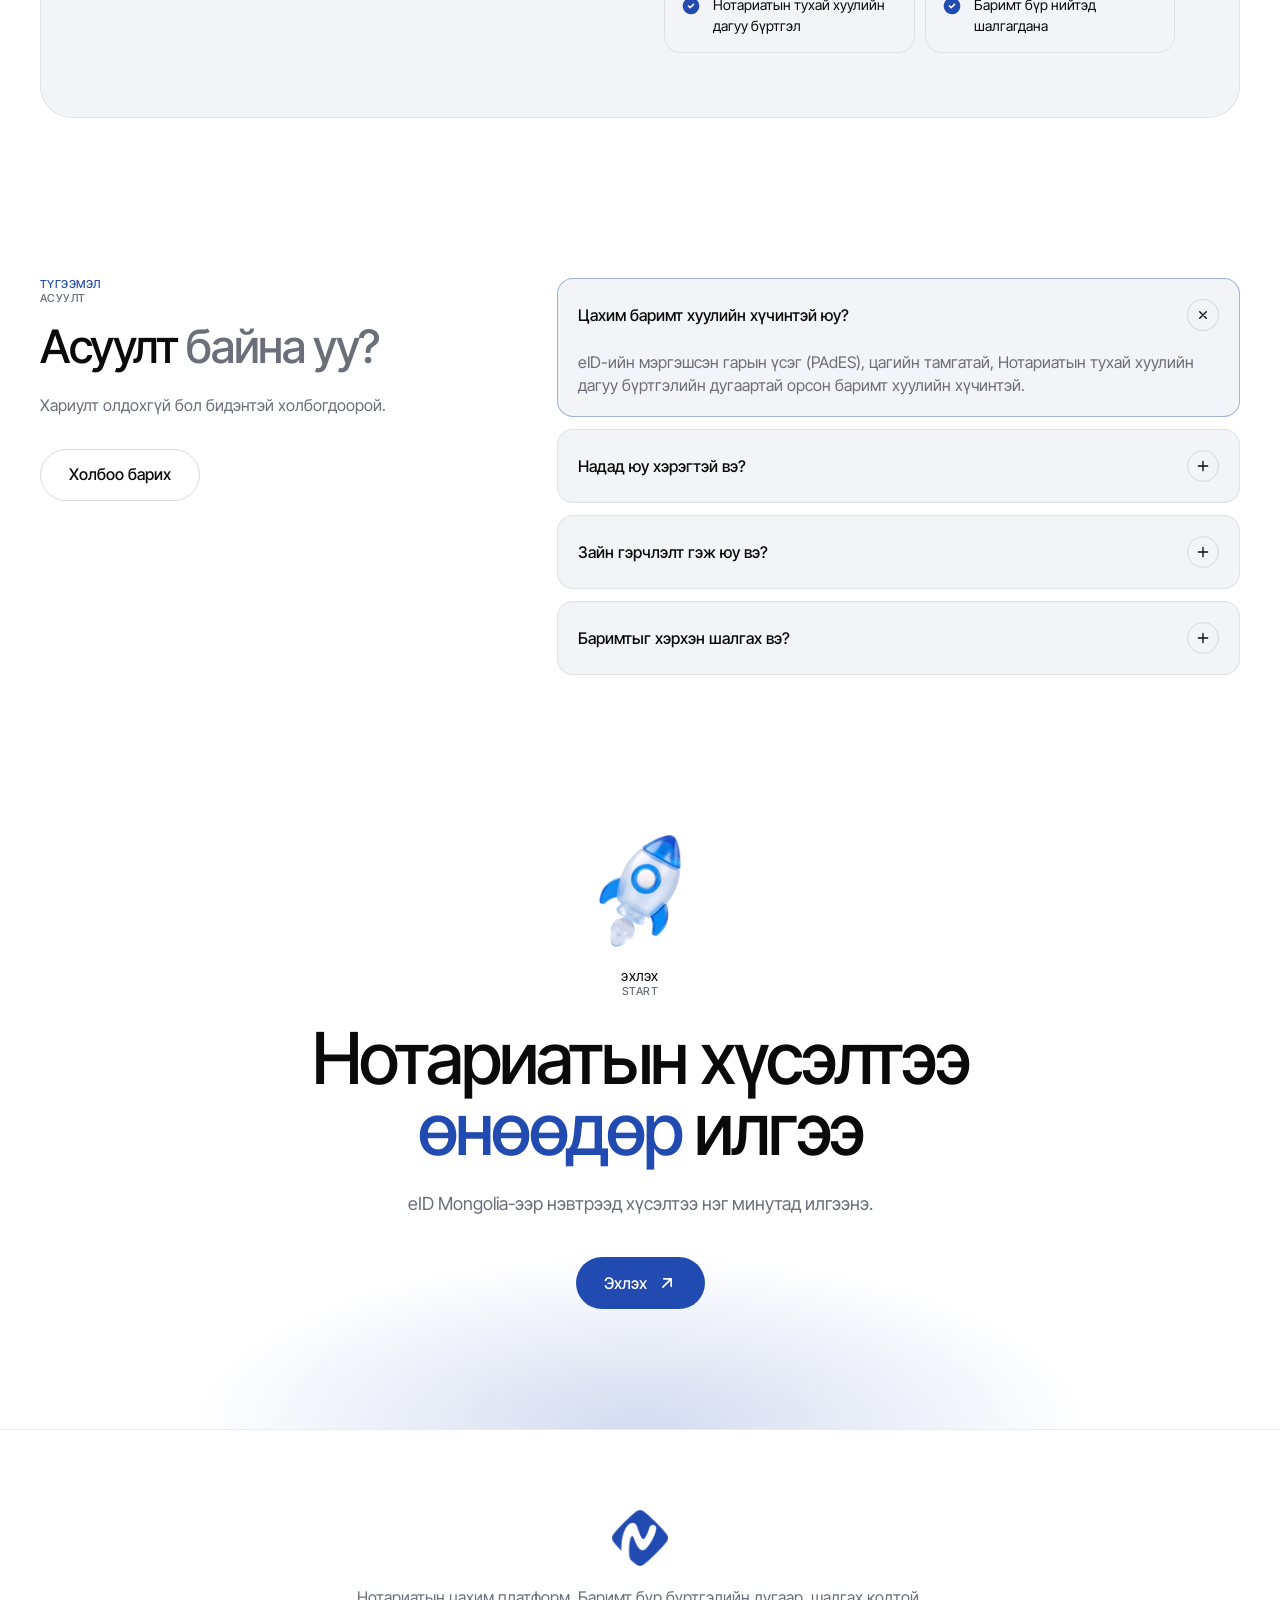
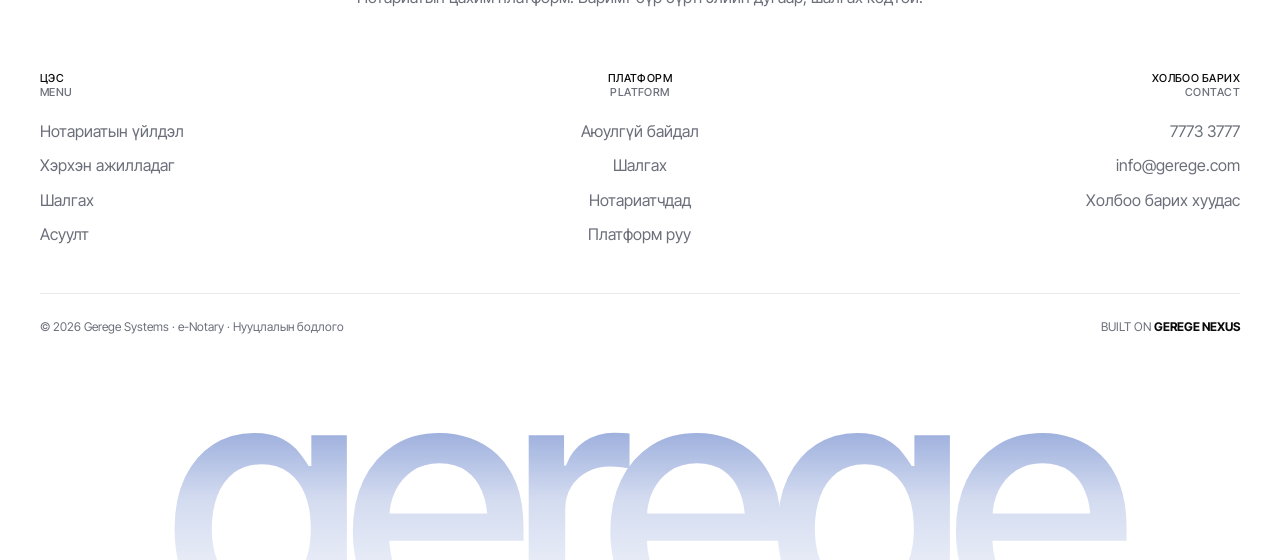
==== commit f18f31cc: "Deploy 2026-11-02T06:33:29.170Z" ====
--- a/index.html
+++ b/index.html
@@ -2,13 +2,13 @@
 <html lang="mn" data-site="notary">
 
 <head>
-    <title>Нүүр | e-Notary — Нотариатын цахим платформ</title>
+    <title>Нүүр | e-Notary — Нотариатын цахим платформ. Баримт бүр бүртгэлийн дугаар, шалгах кодтой</title>
 
 <!-- Meta Tags -->
 <meta charset="utf-8">
 <meta name="viewport" content="width=device-width, initial-scale=1">
-<meta name="title" content="e-Notary — Нотариатын цахим платформ">
-<meta name="description" content="e-Notary — нотариатын үйлчилгээг цахимаар авах платформ. eID-ээр нэвтэрч хүсэлтээ илгээж, баримтаа хавсаргаж, нотариатчийн бэлтгэсэн актад утсаараа гарын үсэг зурна.">
+<meta name="title" content="e-Notary — Нотариатын цахим платформ. Баримт бүр бүртгэлийн дугаар, шалгах кодтой">
+<meta name="description" content="e-Notary — нотариатын үйлчилгээг цахимаар авах платформ. eID-ээр нэвтэрч хүсэлтээ илгээн, баримтаа хавсаргаад нотариатчийн бэлтгэсэн баримтад утсаараа гарын үсэг зурна.">
 <meta name="keywords" content="цахим нотариат, e-Notary, нотариатын үйлчилгээ, eID Mongolia, PAdES, итгэмжлэл, гэрчлэлт">
 <meta name="author" content="Gerege Systems">
 <meta name="robots" content="index, follow">
@@ -33,8 +33,8 @@
 <link rel="preconnect" href="https://fonts.gstatic.com" crossorigin>
 <link href="https://fonts.googleapis.com/css2?family=Inter+Tight:wght@300;400;500;700&display=swap" rel="stylesheet">
 
-  <script type="module" crossorigin src="/assets/app-LtdrfeqL.js"></script>
-  <link rel="stylesheet" crossorigin href="/assets/app-B9nbvckS.css">
+  <script type="module" crossorigin src="/assets/app-CuW0TYa5.js"></script>
+  <link rel="stylesheet" crossorigin href="/assets/app-B3whq7SZ.css">
 </head>
 
 <body>
@@ -49,9 +49,10 @@
             </a>
 
             <nav id="navbar" class="hidden lg:flex items-center gap-1">
-                                    <a href="/" class="py-2 px-4 rounded-full text-sm text-muted transition-colors hover:text-fg">Нүүр</a>
+                                    <a href="/#services" class="py-2 px-4 rounded-full text-sm text-muted transition-colors hover:text-fg">Нотариатын үйлдэл</a>
                                     <a href="/#how" class="py-2 px-4 rounded-full text-sm text-muted transition-colors hover:text-fg">Хэрхэн ажилладаг</a>
-                                    <a href="/#steps" class="py-2 px-4 rounded-full text-sm text-muted transition-colors hover:text-fg">Алхам</a>
+                                    <a href="/#verify" class="py-2 px-4 rounded-full text-sm text-muted transition-colors hover:text-fg">Шалгах</a>
+                                    <a href="/#faq" class="py-2 px-4 rounded-full text-sm text-muted transition-colors hover:text-fg">Асуулт</a>
                                     <a href="/trust" class="py-2 px-4 rounded-full text-sm text-muted transition-colors hover:text-fg">Аюулгүй байдал</a>
                             </nav>
 
@@ -61,7 +62,7 @@
                     <i class="iconify tabler--sun size-5 theme-icon-light"></i>
                 </button>
 
-                <a href="https://enotary.mn/login" class="md:inline-flex hidden items-center gap-2 h-11 px-5 rounded-full bg-accent text-on-accent text-sm font-medium">
+                <a href="https://enotary.mn/apps" class="md:inline-flex hidden items-center gap-2 h-11 px-5 rounded-full bg-accent text-on-accent text-sm font-medium">
                     Нэвтрэх <i class="iconify tabler--arrow-up-right size-4"></i>
                 </a>
 
@@ -75,24 +76,25 @@
     <div id="mobile-menu" class="hs-overlay hs-overlay-open:translate-y-0 hs-overlay-open:opacity-100 opacity-0 hs-overlay-open:top-auto [--body-scroll:true] fixed inset-x-0 top-0 z-140 -translate-y-full transform transition-all duration-300 lg:hidden px-4" role="dialog" tabindex="-1" aria-labelledby="mobile-menu-label">
         <div class="max-w-260 mx-auto mt-2 p-2 rounded-3xl border border-fg/10 bg-surface-2">
             <div class="flex flex-col">
-                                    <a href="/" class="py-3.5 px-4 rounded-2xl text-fg hover:bg-fg/5">Нүүр</a>
+                                    <a href="/#services" class="py-3.5 px-4 rounded-2xl text-fg hover:bg-fg/5">Нотариатын үйлдэл</a>
                                     <a href="/#how" class="py-3.5 px-4 rounded-2xl text-fg hover:bg-fg/5">Хэрхэн ажилладаг</a>
-                                    <a href="/#steps" class="py-3.5 px-4 rounded-2xl text-fg hover:bg-fg/5">Алхам</a>
+                                    <a href="/#verify" class="py-3.5 px-4 rounded-2xl text-fg hover:bg-fg/5">Шалгах</a>
+                                    <a href="/#faq" class="py-3.5 px-4 rounded-2xl text-fg hover:bg-fg/5">Асуулт</a>
                                     <a href="/trust" class="py-3.5 px-4 rounded-2xl text-fg hover:bg-fg/5">Аюулгүй байдал</a>
-                                <a href="https://enotary.mn/login" class="mt-2 h-13 inline-flex items-center justify-center rounded-2xl bg-accent text-on-accent font-medium">Нэвтрэх</a>
+                                <a href="https://enotary.mn/apps" class="mt-2 h-13 inline-flex items-center justify-center rounded-2xl bg-accent text-on-accent font-medium">Нэвтрэх</a>
             </div>
         </div>
     </div>
 </header>
 
     <!-- Hero Section -->
-    <section class="relative overflow-hidden lg:pt-44 pt-32">
+    <section id="top" class="relative overflow-hidden lg:pt-44 pt-32 lg:pb-16 pb-8">
         <div class="absolute inset-0 glow-top -z-1"></div>
 
         <div class="container relative">
             <!-- Corner meta labels -->
             <div class="hidden md:flex justify-between mb-14 text-fg">
-                <div class="label">Цахим<span>нотариат</span></div>
+                <div class="label">E-Notary<span>нотариатын цахим платформ</span></div>
                 <div class="label text-center">eID<span>Mongolia</span></div>
                 <div class="label text-end">Gerege<span>Systems</span></div>
             </div>
@@ -100,18 +102,29 @@
             <div class="grid lg:grid-cols-12 items-center gap-10">
                 <div class="lg:col-span-6" data-aos="fade-up">
                     <div class="flex flex-wrap gap-2 mb-7">
-                        <span class="pill"><span class="size-1.5 rounded-full bg-accent"></span> eID Mongolia</span>
-                        <span class="pill">PAdES</span>
-                        <span class="pill">Бүртгэлийн дугаар</span>
-                    </div>
-
-                    <h1 class="display text-[clamp(40px,4.4vw,64px)] mb-6">Нотариатын <span class="text-accent">цахим</span> платформ. <span class="text-muted">Акт бүр бүртгэлийн дугаар, шалгах кодтой.</span></h1>
-
-                    <p class="text-muted md:text-lg max-w-xl mb-9">e-Notary — нотариатын үйлчилгээг цахимаар авах платформ. eID-ээр нэвтэрч хүсэлтээ илгээж, баримтаа хавсаргаж, нотариатчийн бэлтгэсэн актад утсаараа гарын үсэг зурна.</p>
-
-                    <div class="flex flex-wrap items-center gap-3">
-                        <a href="https://enotary.mn/login" class="btn-accent">Эхлэх <i class="iconify tabler--arrow-up-right size-5"></i></a>
+                        <span class="pill"><span class="size-1.5 rounded-full bg-accent"></span> Иргэн</span>
+                        <span class="pill">Нотариатч</span>
+                        <span class="pill">eID Mongolia</span>
+                    </div>
+
+                    <h1 class="display text-[clamp(40px,4.4vw,64px)] mb-6">Нэг хүсэлт. <span class="text-accent">Нэг гарын үсэг.</span> <span class="text-muted">Хуулийн хүчинтэй баримт.</span></h1>
+
+                    <p class="text-muted md:text-lg max-w-xl mb-9">eID-ээр нэвтэрч хүсэлтээ илгээн, баримтаа хавсаргаад нотариатын газраа сонгоно. Нотариатч зайн гэрчлэлтээр таныг таньж, та утсаараа гарын үсэг зурна.</p>
+
+                    <div class="flex flex-wrap items-center gap-3 mb-10">
+                        <a href="https://enotary.mn/apps" class="btn-accent">Платформ руу <i class="iconify tabler--arrow-up-right size-5"></i></a>
                         <a href="#how" class="btn-ghost">Хэрхэн ажилладаг</a>
+                    </div>
+
+                    <div class="flex gap-10">
+                        <div>
+                            <div class="text-4xl font-medium tracking-[-0.03em]">4</div>
+                            <div class="text-sm text-muted">нотариатын үйлдэл</div>
+                        </div>
+                        <div>
+                            <div class="text-4xl font-medium tracking-[-0.03em]">PAdES</div>
+                            <div class="text-sm text-muted">мэргэшсэн гарын үсэг</div>
+                        </div>
                     </div>
                 </div>
 
@@ -122,6 +135,11 @@
                     <div class="absolute inset-x-[-6%] top-[14%] h-px dashed-h"></div>
                     <div class="absolute inset-[12%] rounded-full glow-accent blur-2xl"></div>
 
+                    <!-- wordmark behind the laptop, in the logo color -->
+                    <div class="absolute inset-x-[-20%] top-0 -translate-y-[48%] text-center pointer-events-none" aria-hidden="true">
+                        <span class="wordmark text-[clamp(110px,17vw,270px)] bg-linear-to-b from-accent-2/35 to-accent-2/5 bg-clip-text text-transparent">notary</span>
+                    </div>
+
                     <img src="/images/home/notary-laptop.webp" alt="e-Notary — нотариатчийн хяналтын самбар" class="relative w-full max-w-150 h-auto">
 
                     <!-- floating glass icons -->
@@ -130,122 +148,401 @@
                 </div>
             </div>
         </div>
-
-        <!-- Giant cropped wordmark -->
-        <div class="relative mt-6 -mb-[4vw] text-center pointer-events-none" aria-hidden="true">
-            <div class="wordmark bg-linear-to-b from-fg/90 to-fg/0 bg-clip-text text-transparent">notary</div>
-        </div>
     </section>
 
-    <!-- Services -->
-    <section class="relative lg:pt-30 pt-20">
+    <!-- Verify -->
+    <section id="verify" class="lg:pt-30 pt-20 scroll-mt-24">
         <div class="container">
-            <div class="flex md:flex-row flex-col md:items-end justify-between gap-6 mb-10">
-                <div>
-                    <div class="label text-accent mb-4">Онлайн<span>хүсэлт</span></div>
-                    <h2 class="h2 max-w-3xl">Гэрээ, итгэмжлэл, <span class="text-muted">хуулбар, орчуулга</span></h2>
-                </div>
-                <p class="text-muted md:max-w-sm">Баримтаа хавсаргаад нотариатын газраа сонгоно.</p>
-            </div>
-
-            <div class="grid lg:grid-cols-4 grid-cols-2 gap-4">
-                <div class="group rounded-3xl bg-surface border border-fg/8 p-6 flex flex-col items-start gap-10" data-aos="fade-up">
-                    <img src="/images/icons3d-white/task-clipboard.webp" alt="" class="size-20 -ms-2 transition-transform duration-500 group-hover:-translate-y-1" loading="lazy">
-                    <h3 class="text-2xl">Гэрээ</h3>
-                </div>
-                <div class="group rounded-3xl bg-surface border border-fg/8 p-6 flex flex-col items-start gap-10" data-aos="fade-up" data-aos-delay="80">
-                    <img src="/images/icons3d-white/checklist.webp" alt="" class="size-20 -ms-2 transition-transform duration-500 group-hover:-translate-y-1" loading="lazy">
-                    <h3 class="text-2xl">Итгэмжлэл</h3>
-                </div>
-                <div class="group rounded-3xl bg-surface border border-fg/8 p-6 flex flex-col items-start gap-10" data-aos="fade-up" data-aos-delay="160">
-                    <img src="/images/icons3d-white/folder-files.webp" alt="" class="size-20 -ms-2 transition-transform duration-500 group-hover:-translate-y-1" loading="lazy">
-                    <h3 class="text-2xl">Хуулбар</h3>
-                </div>
-                <div class="group rounded-3xl bg-accent text-on-accent p-6 flex flex-col items-start gap-10" data-aos="fade-up" data-aos-delay="240">
-                    <img src="/images/icons3d-white/globe.webp" alt="" class="size-20 -ms-2 transition-transform duration-500 group-hover:-translate-y-1" loading="lazy">
-                    <h3 class="text-2xl">Орчуулга</h3>
+            <div class="relative overflow-hidden rounded-[32px] bg-surface border border-fg/8 lg:p-16 md:p-10 p-7">
+                <div class="absolute -top-40 -end-40 size-120 rounded-full glow-accent blur-3xl opacity-50 pointer-events-none"></div>
+
+                <div class="relative grid lg:grid-cols-12 gap-10 items-center">
+                    <div class="lg:col-span-6">
+                        <div class="label text-accent mb-4">Хуулийн хүчинтэй · ил тод<span>шалгагдахуйц</span></div>
+                        <h2 class="h2 mb-6">Цахим баримт <span class="text-muted">&amp; шалгах код</span></h2>
+                        <p class="text-muted max-w-lg">Баримт бүр бүртгэлийн дугаар, шалгах кодтой. Гарын үсэг, цагийн тамга, бүртгэлийг enotary.mn/verify дээр нэвтрэлгүй шалгана.</p>
+                    </div>
+
+                    <div class="lg:col-span-6">
+                        <form id="verify-form" class="flex flex-col gap-3" action="https://enotary.mn/verify" method="get" target="_blank">
+                            <label for="verify-code" class="text-sm font-medium">Баримт шалгах</label>
+                            <div class="flex gap-2">
+                                <span class="size-13 shrink-0 inline-flex items-center justify-center rounded-full bg-bg border border-fg/8">
+                                    <img src="/images/icons3d-white/phone-qr.webp" alt="" class="size-8 object-contain" loading="lazy">
+                                </span>
+                                <input id="verify-code" name="code" type="text" autocomplete="off" spellcheck="false" required placeholder="Бүртгэлийн дугаар эсвэл шалгах код" class="flex-1 min-w-0 h-13 px-5 rounded-full bg-bg border border-fg/12 text-fg placeholder:text-muted focus:border-accent">
+                                <button type="submit" class="btn-accent shrink-0">Шалгах</button>
+                            </div>
+                            <p class="text-xs text-muted">Жишээ: 7KQ2-9M4X-PL8D</p>
+                        </form>
+                    </div>
                 </div>
             </div>
         </div>
     </section>
 
-    <!-- How It Works — step cards -->
+    <!-- What is e-Notary -->
+    <section id="about" class="lg:pt-40 pt-24 scroll-mt-24">
+        <div class="container">
+            <div class="grid lg:grid-cols-12 gap-12 items-center">
+                <div class="lg:col-span-6" data-aos="fade-up">
+                    <div class="label text-accent mb-4">e-Notary<span>гэж юу вэ</span></div>
+                    <h2 class="h2 mb-6">Нотариатын газар очихгүйгээр <span class="text-muted">хүсэлтээс баримт хүртэл</span></h2>
+                    <p class="text-muted mb-8">e-Notary — нотариатын үйлчилгээг цахимаар авах платформ. eID-ээр нэвтэрч хүсэлтээ илгээн, баримтаа хавсаргаад нотариатчийн бэлтгэсэн баримтад утсаараа гарын үсэг зурна.</p>
+
+                    <div class="space-y-3 mb-9 *:flex *:items-center *:gap-3">
+                        <div><i class="iconify tabler--circle-check-filled size-5 text-accent"></i> eID-ээр нэвтэрнэ</div>
+                        <div><i class="iconify tabler--circle-check-filled size-5 text-accent"></i> Утсаараа гарын үсэг зурна</div>
+                        <div><i class="iconify tabler--circle-check-filled size-5 text-accent"></i> Нийтэд шалгагдана</div>
+                    </div>
+
+                    <div class="flex flex-wrap gap-3">
+                        <a href="https://enotary.mn/apps" class="btn-accent">Хүсэлт илгээх <i class="iconify tabler--arrow-up-right size-5"></i></a>
+                        <a href="#verify" class="btn-ghost">Баримт шалгах</a>
+                    </div>
+                </div>
+
+                <!-- Sample notarial document -->
+                <div class="lg:col-span-6" data-aos="fade-up" data-aos-delay="120">
+                    <div class="relative max-w-md mx-auto">
+                        <div class="absolute inset-[10%] rounded-full glow-accent blur-3xl"></div>
+                        <div class="relative rounded-3xl bg-surface border border-fg/8 p-7">
+                            <div class="flex items-start justify-between mb-6">
+                                <div>
+                                    <div class="label text-muted mb-1">Нотариатын баримт</div>
+                                    <div class="text-2xl font-medium">Итгэмжлэл</div>
+                                </div>
+                                <span class="pill">№ 0142/2026</span>
+                            </div>
+
+                            <div class="flex flex-col gap-2 mb-6">
+                                <div class="flex items-center justify-between h-12 px-4 rounded-xl bg-surface-2">
+                                    <span class="text-sm">Итгэмжлэгч</span>
+                                    <span class="inline-flex items-center gap-1.5 text-sm text-accent"><i class="iconify tabler--circle-check-filled size-4"></i> Зурсан</span>
+                                </div>
+                                <div class="flex items-center justify-between h-12 px-4 rounded-xl bg-surface-2">
+                                    <span class="text-sm">Итгэмжлэгдэгч</span>
+                                    <span class="inline-flex items-center gap-1.5 text-sm text-accent"><i class="iconify tabler--circle-check-filled size-4"></i> Зурсан</span>
+                                </div>
+                                <div class="flex items-center justify-between h-12 px-4 rounded-xl bg-surface-2">
+                                    <span class="text-sm">Нотариатч</span>
+                                    <span class="inline-flex items-center gap-1.5 text-sm text-muted"><i class="iconify tabler--clock size-4"></i> Хүлээгдэж буй</span>
+                                </div>
+                            </div>
+
+                            <div class="flex items-center justify-between pt-5 border-t border-fg/8">
+                                <div>
+                                    <div class="text-xs text-muted mb-1">Шалгах код</div>
+                                    <div class="font-mono font-medium tracking-wider">7KQ2-9M4X-PL8D</div>
+                                </div>
+                                <span class="inline-flex items-center gap-2 h-9 px-3 rounded-full bg-accent text-on-accent text-xs font-medium"><i class="iconify tabler--shield-check size-4"></i> eID · PIN2 · Баталгаажсан</span>
+                            </div>
+                        </div>
+                    </div>
+                </div>
+            </div>
+        </div>
+    </section>
+
+    <!-- Notarial acts -->
+    <section id="services" class="lg:pt-40 pt-24 scroll-mt-24">
+        <div class="container">
+            <div class="grid lg:grid-cols-12 gap-6 mb-12">
+                <div class="lg:col-span-7">
+                    <div class="label text-accent mb-4">Нотариатын<span>үйлдэл</span></div>
+                    <h2 class="h2">Ямар нотариатын үйлдэл <span class="text-muted">хийлгэх вэ?</span></h2>
+                </div>
+                <p class="lg:col-span-4 lg:col-start-9 self-end text-muted">Баримтаа хавсаргаад нотариатын газраа сонгоно.</p>
+            </div>
+
+                        <div class="grid lg:grid-cols-4 md:grid-cols-2 gap-4">
+                                    <a href="https://enotary.mn/apps" class="group rounded-3xl bg-surface border border-fg/8 p-6 md:min-h-90 min-h-60 flex flex-col justify-between transition-colors hover:border-accent/50" data-aos="fade-up" data-aos-delay="0">
+                        <div class="flex items-start justify-between">
+                            <img src="/images/icons3d-white/task-clipboard.webp" alt="" class="size-20 -ms-2 -mt-2 transition-transform duration-500 group-hover:-translate-y-1 group-hover:rotate-[-4deg]" loading="lazy">
+                            <span class="text-xs text-muted">01</span>
+                        </div>
+                        <div>
+                            <div class="label text-accent mb-2">ГЭРЭЭ</div>
+                            <h3 class="text-2xl mb-3">Гэрээ гэрчлэх</h3>
+                            <p class="text-sm text-muted mb-5">Худалдах, бэлэглэх, түрээсийн гэрээг талууд eID-ээр байгуулж, нотариатаар гэрчлүүлнэ.</p>
+                            <span class="inline-flex items-center gap-1.5 text-sm font-medium text-accent">Хүсэлт илгээх <i class="iconify tabler--arrow-right size-4 transition-transform group-hover:translate-x-1"></i></span>
+                        </div>
+                    </a>
+                                    <a href="https://enotary.mn/apps" class="group rounded-3xl bg-surface border border-fg/8 p-6 md:min-h-90 min-h-60 flex flex-col justify-between transition-colors hover:border-accent/50" data-aos="fade-up" data-aos-delay="80">
+                        <div class="flex items-start justify-between">
+                            <img src="/images/icons3d-white/checklist.webp" alt="" class="size-20 -ms-2 -mt-2 transition-transform duration-500 group-hover:-translate-y-1 group-hover:rotate-[-4deg]" loading="lazy">
+                            <span class="text-xs text-muted">02</span>
+                        </div>
+                        <div>
+                            <div class="label text-accent mb-2">ИТГЭМЖЛЭЛ</div>
+                            <h3 class="text-2xl mb-3">Итгэмжлэл гэрчлэх</h3>
+                            <p class="text-sm text-muted mb-5">Итгэмжлэгч өөрийн нэрийн өмнөөс төлөөлөх эрхийг итгэмжлэгдэгчид олгох итгэмжлэл.</p>
+                            <span class="inline-flex items-center gap-1.5 text-sm font-medium text-accent">Хүсэлт илгээх <i class="iconify tabler--arrow-right size-4 transition-transform group-hover:translate-x-1"></i></span>
+                        </div>
+                    </a>
+                                    <a href="https://enotary.mn/apps" class="group rounded-3xl bg-surface border border-fg/8 p-6 md:min-h-90 min-h-60 flex flex-col justify-between transition-colors hover:border-accent/50" data-aos="fade-up" data-aos-delay="160">
+                        <div class="flex items-start justify-between">
+                            <img src="/images/icons3d-white/folder-files.webp" alt="" class="size-20 -ms-2 -mt-2 transition-transform duration-500 group-hover:-translate-y-1 group-hover:rotate-[-4deg]" loading="lazy">
+                            <span class="text-xs text-muted">03</span>
+                        </div>
+                        <div>
+                            <div class="label text-accent mb-2">ХУУЛБАР</div>
+                            <h3 class="text-2xl mb-3">Хуулбарын үнэн зөвийг гэрчлэх</h3>
+                            <p class="text-sm text-muted mb-5">Баримт бичгийн хуулбарыг эх хувьтай тулган үнэн зөвийг гэрчилнэ.</p>
+                            <span class="inline-flex items-center gap-1.5 text-sm font-medium text-accent">Хүсэлт илгээх <i class="iconify tabler--arrow-right size-4 transition-transform group-hover:translate-x-1"></i></span>
+                        </div>
+                    </a>
+                                    <a href="https://enotary.mn/apps" class="group rounded-3xl bg-surface border border-fg/8 p-6 md:min-h-90 min-h-60 flex flex-col justify-between transition-colors hover:border-accent/50" data-aos="fade-up" data-aos-delay="240">
+                        <div class="flex items-start justify-between">
+                            <img src="/images/icons3d-white/globe.webp" alt="" class="size-20 -ms-2 -mt-2 transition-transform duration-500 group-hover:-translate-y-1 group-hover:rotate-[-4deg]" loading="lazy">
+                            <span class="text-xs text-muted">04</span>
+                        </div>
+                        <div>
+                            <div class="label text-accent mb-2">ОРЧУУЛГА</div>
+                            <h3 class="text-2xl mb-3">Орчуулгын үнэн зөвийг гэрчлэх</h3>
+                            <p class="text-sm text-muted mb-5">Гадаад хэлний баримтын орчуулга болон орчуулагчийн гарын үсгийн жинхэнэ болохыг гэрчилнэ.</p>
+                            <span class="inline-flex items-center gap-1.5 text-sm font-medium text-accent">Хүсэлт илгээх <i class="iconify tabler--arrow-right size-4 transition-transform group-hover:translate-x-1"></i></span>
+                        </div>
+                    </a>
+                            </div>
+        </div>
+    </section>
+
+    <!-- Platform structure + remote witnessing -->
+    <section class="lg:pt-40 pt-24">
+        <div class="container">
+            <div class="grid lg:grid-cols-12 gap-6 mb-12">
+                <div class="lg:col-span-7">
+                    <div class="label text-accent mb-4">Платформын<span>бүтэц</span></div>
+                    <h2 class="h2">Бүх оролцогч <span class="text-muted">нэг платформд</span></h2>
+                </div>
+                <p class="lg:col-span-4 lg:col-start-9 self-end text-muted">Иргэн, нотариатч, eID Mongolia, нотариатын бүртгэл — бүгд нэг урсгалаар холбогдож, баримт бүр нийтэд шалгагдана.</p>
+            </div>
+
+                        <div class="relative rounded-[32px] overflow-hidden border border-fg/8 bg-[#eef1f7] mb-4 [container-type:inline-size]" data-aos="fade-up">
+                <video class="block w-full h-auto aspect-video object-cover" src="/videos/notary.mp4" poster="/videos/notary-poster.jpg" autoplay muted loop playsinline preload="metadata" aria-label="e-Notary платформын бүтэц: иргэн, нотариатын газар, eID Mongolia, зайн гэрчлэлт, бүртгэл, нийтэд шалгах"></video>
+
+                                    <div class="video-label absolute" style="left: 33.6%; top: 20.2%">Иргэн<br>Онлайн хүсэлт</div>
+                                    <div class="video-label absolute" style="left: 78.1%; top: 24.8%">Нотариатын<br>газар</div>
+                                    <div class="video-label absolute" style="left: 18.4%; top: 54.3%">eID Mongolia<br>PIN2</div>
+                                    <div class="video-label absolute" style="left: 81.9%; top: 56.2%">Зайн<br>гэрчлэлт</div>
+                                    <div class="video-label absolute" style="left: 30.9%; top: 84.7%">Нийтэд<br>шалгах</div>
+                                    <div class="video-label absolute" style="left: 76.2%; top: 85.2%">Нотариатын<br>бүртгэл</div>
+                
+                                    <div class="video-sign absolute" style="left: 70.94%; top: 15.4%; transform: translate(-50%, -50%) skewY(27deg)" aria-hidden="true">НОТАРИАТ</div>
+                                    <div class="video-sign absolute" style="left: 76.25%; top: 73.5%; transform: translate(-50%, -50%) skewY(-27deg)" aria-hidden="true">НОТАРИАТ</div>
+                
+                                    <div class="live-card hidden lg:flex absolute items-center gap-2.5 py-2 ps-2 pe-3.5 rounded-2xl" style="left: 3%; top: 5%; animation-delay: 0s">
+                        <span class="size-9 shrink-0 inline-flex items-center justify-center rounded-xl bg-white border border-black/5">
+                            <img src="/images/icons3d-white/paper-plane.webp" alt="" class="size-6 object-contain" loading="lazy">
+                        </span>
+                        <span class="leading-tight">
+                            <span class="block text-[13px] font-semibold text-[#0a0a0b] whitespace-nowrap font-mono tracking-wide">NT-2026-0148</span>
+                            <span class="flex items-center gap-1.5 text-[11px] text-[#5b6170] whitespace-nowrap">
+                                <span class="live-dot live-dot--accent"></span>Итгэмжлэл · Шинэ хүсэлт                            </span>
+                        </span>
+                    </div>
+                                    <div class="live-card hidden lg:flex absolute items-center gap-2.5 py-2 ps-2 pe-3.5 rounded-2xl" style="left: 77%; top: 4%; animation-delay: 0.35s">
+                        <span class="size-9 shrink-0 inline-flex items-center justify-center rounded-xl bg-white border border-black/5">
+                            <img src="/images/icons3d-white/home.webp" alt="" class="size-6 object-contain" loading="lazy">
+                        </span>
+                        <span class="leading-tight">
+                            <span class="block text-[13px] font-semibold text-[#0a0a0b] whitespace-nowrap ">Нотариатын газар №3</span>
+                            <span class="flex items-center gap-1.5 text-[11px] text-[#5b6170] whitespace-nowrap">
+                                <span class="live-dot live-dot--accent"></span>Хүсэлт хүлээн авсан                            </span>
+                        </span>
+                    </div>
+                                    <div class="live-card hidden lg:flex absolute items-center gap-2.5 py-2 ps-2 pe-3.5 rounded-2xl" style="left: 1.5%; top: 66%; animation-delay: 0.7s">
+                        <span class="size-9 shrink-0 inline-flex items-center justify-center rounded-xl bg-white border border-black/5">
+                            <img src="/images/icons3d-white/phone-face-id.webp" alt="" class="size-6 object-contain" loading="lazy">
+                        </span>
+                        <span class="leading-tight">
+                            <span class="block text-[13px] font-semibold text-[#0a0a0b] whitespace-nowrap ">Д. Батболд</span>
+                            <span class="flex items-center gap-1.5 text-[11px] text-[#5b6170] whitespace-nowrap">
+                                <span class="live-dot live-dot--ok"></span>eID · PIN2 зурсан                            </span>
+                        </span>
+                    </div>
+                                    <div class="live-card hidden lg:flex absolute items-center gap-2.5 py-2 ps-2 pe-3.5 rounded-2xl" style="left: 79%; top: 66%; animation-delay: 1.05s">
+                        <span class="size-9 shrink-0 inline-flex items-center justify-center rounded-xl bg-white border border-black/5">
+                            <img src="/images/icons3d-white/video-player.webp" alt="" class="size-6 object-contain" loading="lazy">
+                        </span>
+                        <span class="leading-tight">
+                            <span class="block text-[13px] font-semibold text-[#0a0a0b] whitespace-nowrap ">Зайн гэрчлэлт</span>
+                            <span class="flex items-center gap-1.5 text-[11px] text-[#5b6170] whitespace-nowrap">
+                                <span class="live-dot live-dot--live"></span>LIVE · 00:42                            </span>
+                        </span>
+                    </div>
+                                    <div class="live-card hidden lg:flex absolute items-center gap-2.5 py-2 ps-2 pe-3.5 rounded-2xl" style="left: 3%; top: 88%; animation-delay: 1.4s">
+                        <span class="size-9 shrink-0 inline-flex items-center justify-center rounded-xl bg-white border border-black/5">
+                            <img src="/images/icons3d-white/phone-qr.webp" alt="" class="size-6 object-contain" loading="lazy">
+                        </span>
+                        <span class="leading-tight">
+                            <span class="block text-[13px] font-semibold text-[#0a0a0b] whitespace-nowrap font-mono tracking-wide">7KQ2-9M4X-PL8D</span>
+                            <span class="flex items-center gap-1.5 text-[11px] text-[#5b6170] whitespace-nowrap">
+                                <span class="live-dot live-dot--ok"></span>Баталгаажсан                            </span>
+                        </span>
+                    </div>
+                                    <div class="live-card hidden lg:flex absolute items-center gap-2.5 py-2 ps-2 pe-3.5 rounded-2xl" style="left: 57%; top: 89.5%; animation-delay: 1.75s">
+                        <span class="size-9 shrink-0 inline-flex items-center justify-center rounded-xl bg-white border border-black/5">
+                            <img src="/images/icons3d-white/folder-chart.webp" alt="" class="size-6 object-contain" loading="lazy">
+                        </span>
+                        <span class="leading-tight">
+                            <span class="block text-[13px] font-semibold text-[#0a0a0b] whitespace-nowrap ">№ 0142/2026</span>
+                            <span class="flex items-center gap-1.5 text-[11px] text-[#5b6170] whitespace-nowrap">
+                                <span class="live-dot live-dot--accent"></span>Бүртгэлд орсон · CSV                            </span>
+                        </span>
+                    </div>
+                            </div>
+
+            <!-- Remote witnessing -->
+            <div class="rounded-[32px] bg-surface border border-fg/8 lg:p-16 md:p-10 p-7">
+                <div class="grid lg:grid-cols-12 gap-10 items-center">
+                    <div class="lg:col-span-5">
+                        <div class="label text-accent mb-4">Зайн<span>гэрчлэлт</span></div>
+                        <h3 class="h2 mb-6">Нотариатын газар <span class="text-muted">очих шаардлагагүй</span></h3>
+                        <p class="text-muted">Нотариатч талуудыг платформын видео дуудлагаар таньж тэмдэглэнэ — нотариатын газар очих шаардлагагүй.</p>
+                    </div>
+
+                    <!-- Video call mock -->
+                    <div class="lg:col-span-7">
+                        <div class="rounded-3xl bg-bg border border-fg/8 p-3">
+                            <div class="flex items-center justify-between px-2 pb-3">
+                                <span class="inline-flex items-center gap-2 text-xs font-medium"><span class="size-2 rounded-full bg-[#ff3b30] animate-pulse"></span> LIVE</span>
+                                <span class="text-xs text-muted">Зайн гэрчлэлт</span>
+                            </div>
+                            <div class="grid grid-cols-3 gap-2">
+                                                                    <div class="aspect-[3/4] rounded-2xl bg-surface-2 flex flex-col items-center justify-center gap-3 p-3">
+                                        <img src="/images/icons3d-white/user-profile.webp" alt="" class="size-14 object-contain" loading="lazy">
+                                        <div class="text-sm font-medium">Нотариатч</div>
+                                        <span class="inline-flex items-center gap-1 text-xs text-accent"><i class="iconify tabler--circle-check-filled size-3.5"></i> Таньсан</span>
+                                    </div>
+                                                                    <div class="aspect-[3/4] rounded-2xl bg-surface-2 flex flex-col items-center justify-center gap-3 p-3">
+                                        <img src="/images/icons3d-white/phone-face-id.webp" alt="" class="size-14 object-contain" loading="lazy">
+                                        <div class="text-sm font-medium">Тал 1</div>
+                                        <span class="inline-flex items-center gap-1 text-xs text-accent"><i class="iconify tabler--circle-check-filled size-3.5"></i> Таньсан</span>
+                                    </div>
+                                                                    <div class="aspect-[3/4] rounded-2xl bg-surface-2 flex flex-col items-center justify-center gap-3 p-3">
+                                        <img src="/images/icons3d-white/phone-face-id.webp" alt="" class="size-14 object-contain" loading="lazy">
+                                        <div class="text-sm font-medium">Тал 2</div>
+                                        <span class="inline-flex items-center gap-1 text-xs text-accent"><i class="iconify tabler--circle-check-filled size-3.5"></i> Таньсан</span>
+                                    </div>
+                                                            </div>
+                        </div>
+                    </div>
+                </div>
+            </div>
+        </div>
+    </section>
+
+    <!-- How It Works — six steps -->
     <section id="how" class="lg:py-40 py-24 scroll-mt-24">
         <div class="container">
             <div class="grid lg:grid-cols-12 gap-6 mb-12">
                 <div class="lg:col-span-7">
                     <div class="label text-accent mb-4">Хэрхэн<span>ажилладаг</span></div>
-                    <h2 class="h2">Хүсэлтээс бүртгэлтэй акт <span class="text-muted">хүртэл</span></h2>
-                </div>
-                <p class="lg:col-span-4 lg:col-start-9 self-end text-muted">Иргэн хүсэлтээ илгээж, нотариатч актыг бэлтгэнэ; талууд бүгд eID-ээр гарын үсэг зурж, акт нотариатын бүртгэлд орно.</p>
-            </div>
-
-            <div class="grid lg:grid-cols-4 md:grid-cols-2 gap-4">
-                <div class="group rounded-3xl bg-surface border border-fg/8 p-6 md:min-h-90 min-h-60 flex flex-col justify-between" data-aos="fade-up">
-                    <img src="/images/icons3d-white/paper-plane.webp" alt="" class="size-24 -ms-3 -mt-3 transition-transform duration-500 group-hover:-translate-y-1 group-hover:rotate-[-4deg]" loading="lazy">
-                    <div>
-                        <div class="text-xs text-muted mb-2">01</div>
-                        <h3 class="text-2xl mb-3">Онлайн хүсэлт</h3>
-                        <p class="text-sm text-muted">Гэрээ, итгэмжлэл, хуулбар, орчуулга — баримтаа хавсаргаад нотариатын газраа сонгоно.</p>
-                    </div>
-                </div>
-
-                <div class="group rounded-3xl bg-inv text-inv-fg p-6 md:min-h-90 min-h-60 flex flex-col justify-between lg:mt-10" data-aos="fade-up" data-aos-delay="80">
-                    <img src="/images/icons3d-white/phone-face-id.webp" alt="" class="size-24 -ms-3 -mt-3 transition-transform duration-500 group-hover:-translate-y-1 group-hover:rotate-[-4deg]" loading="lazy">
-                    <div>
-                        <div class="text-xs text-inv-fg/50 mb-2">02</div>
-                        <h3 class="text-2xl mb-3">Талууд eID-ээр</h3>
-                        <p class="text-sm text-inv-fg/60">Тал бүр өөрийн eID-ээр зөвшөөрч, ээлжээрээ утсан дээрээ гарын үсэг зурна.</p>
-                    </div>
-                </div>
-
-                <div class="group rounded-3xl bg-accent-2 text-on-accent-2 p-6 md:min-h-90 min-h-60 flex flex-col justify-between" data-aos="fade-up" data-aos-delay="160">
-                    <img src="/images/icons3d-white/video-player.webp" alt="" class="size-24 -ms-3 -mt-3 transition-transform duration-500 group-hover:-translate-y-1 group-hover:rotate-[-4deg]" loading="lazy">
-                    <div>
-                        <div class="text-xs text-on-accent-2/60 mb-2">03</div>
-                        <h3 class="text-2xl mb-3">Зайн гэрчлэлт</h3>
-                        <p class="text-sm text-on-accent-2/75">Нотариатч талуудыг платформын видео дуудлагаар таньж тэмдэглэнэ.</p>
-                    </div>
-                </div>
-
-                <div class="group rounded-3xl bg-surface border border-fg/8 p-6 md:min-h-90 min-h-60 flex flex-col justify-between lg:mt-10" data-aos="fade-up" data-aos-delay="240">
-                    <img src="/images/icons3d-white/folder-chart.webp" alt="" class="size-24 -ms-3 -mt-3 transition-transform duration-500 group-hover:-translate-y-1 group-hover:rotate-[-4deg]" loading="lazy">
-                    <div>
-                        <div class="text-xs text-muted mb-2">04</div>
-                        <h3 class="text-2xl mb-3">Нотариатын бүртгэл</h3>
-                        <p class="text-sm text-muted">Акт бүр газрын бүртгэлд дугаартай орж, хэвлэх, CSV, жилийн тайлантай.</p>
-                    </div>
-                </div>
-            </div>
+                    <h2 class="h2">Хүсэлтээс бүртгэлтэй баримт <span class="text-muted">хүртэл</span></h2>
+                </div>
+                <p class="lg:col-span-4 lg:col-start-9 self-end text-muted">Иргэн хүсэлтээ илгээж, нотариатч баримтыг бэлтгэнэ; талууд бүгд eID-ээр гарын үсэг зурж, баримт нотариатын бүртгэлд орно.</p>
+            </div>
+
+                        <div class="grid lg:grid-cols-3 md:grid-cols-2 gap-4">
+                                                        <div class="group rounded-3xl bg-surface border border-fg/8 p-6 min-h-60 flex flex-col justify-between" data-aos="fade-up" data-aos-delay="0">
+                        <div class="flex items-start justify-between">
+                            <img src="/images/icons3d-white/paper-plane.webp" alt="" class="size-20 -ms-2 -mt-2 transition-transform duration-500 group-hover:-translate-y-1 group-hover:rotate-[-4deg]" loading="lazy">
+                            <span class="text-xs text-muted">01</span>
+                        </div>
+                        <div>
+                            <h3 class="text-2xl mb-3">Онлайн хүсэлт</h3>
+                            <p class="text-sm text-muted">Нотариатын үйлдлээ сонгож, баримтаа хавсаргаад нотариатын газраа сонгоно.</p>
+                        </div>
+                    </div>
+                                                        <div class="group rounded-3xl bg-surface border border-fg/8 p-6 min-h-60 flex flex-col justify-between" data-aos="fade-up" data-aos-delay="80">
+                        <div class="flex items-start justify-between">
+                            <img src="/images/icons3d-white/video-player.webp" alt="" class="size-20 -ms-2 -mt-2 transition-transform duration-500 group-hover:-translate-y-1 group-hover:rotate-[-4deg]" loading="lazy">
+                            <span class="text-xs text-muted">02</span>
+                        </div>
+                        <div>
+                            <h3 class="text-2xl mb-3">Зайн гэрчлэлт</h3>
+                            <p class="text-sm text-muted">Нотариатч талуудыг платформын видео дуудлагаар таньж тэмдэглээд баримтыг бэлтгэнэ.</p>
+                        </div>
+                    </div>
+                                                        <div class="group rounded-3xl bg-accent-2 text-on-accent-2 p-6 min-h-60 flex flex-col justify-between" data-aos="fade-up" data-aos-delay="160">
+                        <div class="flex items-start justify-between">
+                            <img src="/images/icons3d-white/phone-face-id.webp" alt="" class="size-20 -ms-2 -mt-2 transition-transform duration-500 group-hover:-translate-y-1 group-hover:rotate-[-4deg]" loading="lazy">
+                            <span class="text-xs text-on-accent-2/60">03</span>
+                        </div>
+                        <div>
+                            <h3 class="text-2xl mb-3">Талууд eID-ээр</h3>
+                            <p class="text-sm text-on-accent-2/75">Тал бүр өөрийн eID-ээр зөвшөөрч, ээлжээрээ утсан дээрээ PIN2-оор зурна.</p>
+                        </div>
+                    </div>
+                                                        <div class="group rounded-3xl bg-surface border border-fg/8 p-6 min-h-60 flex flex-col justify-between" data-aos="fade-up" data-aos-delay="0">
+                        <div class="flex items-start justify-between">
+                            <img src="/images/icons3d-white/task-clipboard.webp" alt="" class="size-20 -ms-2 -mt-2 transition-transform duration-500 group-hover:-translate-y-1 group-hover:rotate-[-4deg]" loading="lazy">
+                            <span class="text-xs text-muted">04</span>
+                        </div>
+                        <div>
+                            <h3 class="text-2xl mb-3">Нотариатч зурна</h3>
+                            <p class="text-sm text-muted">Талууд зурсны дараа нотариатч eID-ээр гарын үсэг зурж баталгаажуулна.</p>
+                        </div>
+                    </div>
+                                                        <div class="group rounded-3xl bg-surface border border-fg/8 p-6 min-h-60 flex flex-col justify-between" data-aos="fade-up" data-aos-delay="80">
+                        <div class="flex items-start justify-between">
+                            <img src="/images/icons3d-white/folder-files.webp" alt="" class="size-20 -ms-2 -mt-2 transition-transform duration-500 group-hover:-translate-y-1 group-hover:rotate-[-4deg]" loading="lazy">
+                            <span class="text-xs text-muted">05</span>
+                        </div>
+                        <div>
+                            <h3 class="text-2xl mb-3">Нотариатын бүртгэл</h3>
+                            <p class="text-sm text-muted">Баримт нотариатын газрын бүртгэлд дугаартай орж, шалгах код олгогдоно.</p>
+                        </div>
+                    </div>
+                                                        <div class="group rounded-3xl bg-surface border border-fg/8 p-6 min-h-60 flex flex-col justify-between" data-aos="fade-up" data-aos-delay="160">
+                        <div class="flex items-start justify-between">
+                            <img src="/images/icons3d-white/folder-chart.webp" alt="" class="size-20 -ms-2 -mt-2 transition-transform duration-500 group-hover:-translate-y-1 group-hover:rotate-[-4deg]" loading="lazy">
+                            <span class="text-xs text-muted">06</span>
+                        </div>
+                        <div>
+                            <h3 class="text-2xl mb-3">Хэвлэх, CSV, тайлан</h3>
+                            <p class="text-sm text-muted">Бүртгэлийг хэвлэх, CSV-ээр гаргах, жилийн тайлан гаргах боломжтой.</p>
+                        </div>
+                    </div>
+                            </div>
         </div>
     </section>
 
-    <!-- Three Steps — light rhythm break -->
-    <section id="steps" class="scroll-mt-24 px-4">
-        <div class="max-w-330 mx-auto rounded-[32px] bg-inv text-inv-fg lg:p-16 md:p-10 p-7" style="background-image: radial-gradient(55% 110% at 100% 50%, color-mix(in srgb, var(--accent-2) 32%, transparent), transparent 75%), linear-gradient(90deg, transparent 35%, color-mix(in srgb, var(--accent-2) 12%, transparent))">
-            <div class="flex md:flex-row flex-col md:items-end justify-between gap-6 mb-14">
-                <div>
-                    <div class="label mb-4">Гурван<span class="text-inv-fg/45!">алхам</span></div>
-                    <h2 class="h2 text-inv-fg">Хүсэлт, нотариатч, <span class="text-inv-fg/40">гарын үсэг</span></h2>
-                </div>
-                <p class="text-inv-fg/55">Акт бүр ижил замаар явна.</p>
-            </div>
-
-            <div class="grid md:grid-cols-3 border-t border-inv-fg/12">
-                <div class="pt-8 md:pe-8 pb-6 md:border-e border-b md:border-b-0 border-inv-fg/12" data-aos="fade-up">
-                    <div class="flex items-center justify-between mb-8"><div class="text-[clamp(64px,8vw,120px)] font-medium tracking-[-0.05em] leading-none">01</div><img src="/images/icons3d-white/folder-files.webp" alt="" class="size-20" loading="lazy"></div>
-                    <h3 class="text-2xl text-inv-fg mb-2">Хүсэлт</h3>
-                    <p class="text-inv-fg/55">Баримтаа хавсаргаж газраа сонгоно</p>
-                </div>
-                <div class="pt-8 md:px-8 pb-6 md:border-e border-b md:border-b-0 border-inv-fg/12" data-aos="fade-up" data-aos-delay="100">
-                    <div class="flex items-center justify-between mb-8"><div class="text-[clamp(64px,8vw,120px)] font-medium tracking-[-0.05em] leading-none">02</div><img src="/images/icons3d-white/user-profile.webp" alt="" class="size-20" loading="lazy"></div>
-                    <h3 class="text-2xl text-inv-fg mb-2">Нотариатч</h3>
-                    <p class="text-inv-fg/55">Талуудыг таньж актыг бэлтгэнэ</p>
-                </div>
-                <div class="pt-8 md:ps-8 pb-6" data-aos="fade-up" data-aos-delay="200">
-                    <div class="flex items-center justify-between mb-8"><div class="text-[clamp(64px,8vw,120px)] font-medium tracking-[-0.05em] leading-none">03</div><img src="/images/icons3d-white/checkmark.webp" alt="" class="size-20" loading="lazy"></div>
-                    <h3 class="text-2xl text-inv-fg mb-2">Гарын үсэг</h3>
-                    <p class="text-inv-fg/55">Талууд, дараа нь нотариатч eID-ээр зурна</p>
+    <!-- For notaries — logo-colored panel -->
+    <section id="notaries" class="scroll-mt-24">
+        <div class="container">
+            <div class="rounded-[32px] bg-accent-2 text-on-accent-2 lg:p-16 md:p-10 p-7">
+                <div class="grid lg:grid-cols-12 gap-10 items-center">
+                    <div class="lg:col-span-5">
+                        <div class="label mb-4">Нотариатчдад<span class="text-on-accent-2/55!">for notaries</span></div>
+                        <h2 class="h2 mb-6">Нотариатын газрын <span class="text-on-accent-2/55">ажлын талбар</span></h2>
+                        <p class="text-on-accent-2/75 mb-10">Хүсэлт, зайн гэрчлэлт, бүртгэл — бүгд нэг дор.</p>
+
+                        <div class="text-xs text-on-accent-2/60 mb-3">Өнөөдөр</div>
+                        <div class="grid grid-cols-3 border-t border-on-accent-2/20 mb-10">
+                            <div class="pt-5 pe-4">
+                                <div class="text-[clamp(40px,4vw,56px)] font-medium tracking-[-0.04em] leading-none mb-2">12</div>
+                                <div class="text-sm text-on-accent-2/75">Иргэдийн хүсэлт</div>
+                            </div>
+                            <div class="pt-5 px-4 border-s border-on-accent-2/20">
+                                <div class="text-[clamp(40px,4vw,56px)] font-medium tracking-[-0.04em] leading-none mb-2">3</div>
+                                <div class="text-sm text-on-accent-2/75">Зайн гэрчлэлт</div>
+                            </div>
+                            <div class="pt-5 ps-4 border-s border-on-accent-2/20">
+                                <div class="text-[clamp(40px,4vw,56px)] font-medium tracking-[-0.04em] leading-none mb-2">48</div>
+                                <div class="text-sm text-on-accent-2/75">Бүртгэлд орсон баримт</div>
+                            </div>
+                        </div>
+
+                        <p class="text-sm text-on-accent-2/75 mb-6">Бүртгэлийг хэвлэх, CSV, жилийн тайлан.</p>
+                        <a href="https://enotary.mn/notary/requests" class="inline-flex items-center justify-center gap-2.5 h-13 px-7 rounded-full bg-white text-[#0a0a0b] font-medium transition-opacity hover:opacity-90">Ажлын талбар руу <i class="iconify tabler--arrow-up-right size-5"></i></a>
+                    </div>
+
+                    <div class="lg:col-span-7">
+                        <img src="/images/home/notary-laptop.webp" alt="Нотариатчийн ажлын талбар" class="w-full h-auto" loading="lazy">
+                    </div>
                 </div>
             </div>
         </div>
@@ -260,7 +557,7 @@
             <div class="relative grid lg:grid-cols-12 gap-12">
                 <div class="lg:col-span-6">
                     <div class="label text-accent mb-4">Баталгаа<span>trust</span></div>
-                    <h2 class="h2 mb-6">Хуулийн хүчинтэй <span class="text-muted">цахим акт</span></h2>
+                    <h2 class="h2 mb-6">Хуулийн хүчинтэй <span class="text-muted">цахим баримт</span></h2>
                     <p class="text-muted mb-10 max-w-lg">eID-ийн мэргэшсэн гарын үсэг (PAdES), цагийн тамга, бүртгэлийн дугаар — хэн ч enotary.mn/verify дээр шалгана.</p>
 
                     <div class="flex flex-wrap gap-2">
@@ -316,7 +613,7 @@
                             </div>
                                                     <div class="flex items-start gap-3 p-4 rounded-2xl border border-fg/8">
                                 <i class="iconify tabler--circle-check-filled size-5 text-accent shrink-0 mt-0.5"></i>
-                                <p class="text-sm">Акт бүр нийтэд шалгагдана</p>
+                                <p class="text-sm">Баримт бүр нийтэд шалгагдана</p>
                             </div>
                                             </div>
                 </div>
@@ -324,6 +621,51 @@
         </div>
     </div>
 </section>
+
+    <!-- FAQ -->
+    <section id="faq" class="scroll-mt-24 lg:pb-40 pb-24">
+        <div class="container">
+            <div class="grid lg:grid-cols-12 gap-10">
+                <div class="lg:col-span-5">
+                    <div class="label text-accent mb-4">Түгээмэл<span>асуулт</span></div>
+                    <h2 class="h2 mb-6">Асуулт <span class="text-muted">байна уу?</span></h2>
+                    <p class="text-muted mb-8">Хариулт олдохгүй бол бидэнтэй холбогдоорой.</p>
+                    <a href="https://enotary.mn/contact" class="btn-ghost">Холбоо барих</a>
+                </div>
+
+                                <div class="lg:col-span-7 flex flex-col gap-3">
+                                            <details class="group rounded-2xl bg-surface border border-fg/8 open:border-accent/40" open>
+                            <summary class="flex items-center justify-between gap-4 p-5 cursor-pointer list-none [&::-webkit-details-marker]:hidden">
+                                <span class="font-medium">Цахим баримт хуулийн хүчинтэй юу?</span>
+                                <span class="size-8 shrink-0 inline-flex items-center justify-center rounded-full border border-fg/12 transition-transform group-open:rotate-45"><i class="iconify tabler--plus size-4"></i></span>
+                            </summary>
+                            <p class="px-5 pb-5 text-muted">eID-ийн мэргэшсэн гарын үсэг (PAdES), цагийн тамгатай, Нотариатын тухай хуулийн дагуу бүртгэлийн дугаартай орсон баримт хуулийн хүчинтэй.</p>
+                        </details>
+                                            <details class="group rounded-2xl bg-surface border border-fg/8 open:border-accent/40" >
+                            <summary class="flex items-center justify-between gap-4 p-5 cursor-pointer list-none [&::-webkit-details-marker]:hidden">
+                                <span class="font-medium">Надад юу хэрэгтэй вэ?</span>
+                                <span class="size-8 shrink-0 inline-flex items-center justify-center rounded-full border border-fg/12 transition-transform group-open:rotate-45"><i class="iconify tabler--plus size-4"></i></span>
+                            </summary>
+                            <p class="px-5 pb-5 text-muted">eID Mongolia, PIN2 код бүхий утас болон хавсаргах баримт бичиг.</p>
+                        </details>
+                                            <details class="group rounded-2xl bg-surface border border-fg/8 open:border-accent/40" >
+                            <summary class="flex items-center justify-between gap-4 p-5 cursor-pointer list-none [&::-webkit-details-marker]:hidden">
+                                <span class="font-medium">Зайн гэрчлэлт гэж юу вэ?</span>
+                                <span class="size-8 shrink-0 inline-flex items-center justify-center rounded-full border border-fg/12 transition-transform group-open:rotate-45"><i class="iconify tabler--plus size-4"></i></span>
+                            </summary>
+                            <p class="px-5 pb-5 text-muted">Нотариатч талуудыг платформын видео дуудлагаар таньж тэмдэглэх үйл явц. Тал бүр өөрийн eID-ээр зөвшөөрч, гарын үсэг зурна.</p>
+                        </details>
+                                            <details class="group rounded-2xl bg-surface border border-fg/8 open:border-accent/40" >
+                            <summary class="flex items-center justify-between gap-4 p-5 cursor-pointer list-none [&::-webkit-details-marker]:hidden">
+                                <span class="font-medium">Баримтыг хэрхэн шалгах вэ?</span>
+                                <span class="size-8 shrink-0 inline-flex items-center justify-center rounded-full border border-fg/12 transition-transform group-open:rotate-45"><i class="iconify tabler--plus size-4"></i></span>
+                            </summary>
+                            <p class="px-5 pb-5 text-muted">Бүртгэлийн дугаар эсвэл шалгах кодыг enotary.mn/verify дээр оруулж нэвтрэлгүй шалгана.</p>
+                        </details>
+                                    </div>
+            </div>
+        </div>
+    </section>
 
     <!-- Call To Action Section -->
     <section class="relative lg:pb-30 pb-20 overflow-hidden">
@@ -335,7 +677,7 @@
         <h2 class="display max-w-4xl mx-auto mb-6">Нотариатын хүсэлтээ <span class="text-accent">өнөөдөр</span> илгээ</h2>
         <p class="text-muted md:text-lg mb-10">eID Mongolia-ээр нэвтрээд хүсэлтээ нэг минутад илгээнэ.</p>
 
-        <a href="https://enotary.mn/login" class="btn-accent">Эхлэх <i class="iconify tabler--arrow-up-right size-5"></i></a>
+        <a href="https://enotary.mn/apps" class="btn-accent">Эхлэх <i class="iconify tabler--arrow-up-right size-5"></i></a>
     </div>
 </section>
 
@@ -344,16 +686,17 @@
     <div class="container">
         <div class="flex flex-col items-center text-center mb-16">
                 <span role="img" aria-label="e-Notary" class="logo-tint h-14 mb-5" style="--logo: url('/images/notary-logo.png')"></span>
-            <p class="text-muted">Нотариатын цахим платформ.</p>
+            <p class="text-muted">Нотариатын цахим платформ. Баримт бүр бүртгэлийн дугаар, шалгах кодтой.</p>
         </div>
 
         <div class="grid md:grid-cols-3 gap-10 pb-12 border-b border-fg/8">
             <div>
                 <div class="label mb-5">Цэс<span>menu</span></div>
                 <div class="space-y-3 *:block *:text-muted *:hover:text-fg *:transition-colors">
-                                                                        <a href="/">Нүүр</a>
+                                                                        <a href="/#services">Нотариатын үйлдэл</a>
                                                                                                 <a href="/#how">Хэрхэн ажилладаг</a>
-                                                                                                <a href="/#steps">Алхам</a>
+                                                                                                <a href="/#verify">Шалгах</a>
+                                                                                                <a href="/#faq">Асуулт</a>
                                                                                                         </div>
             </div>
 
@@ -362,18 +705,23 @@
                 <div class="space-y-3 *:block *:text-muted *:hover:text-fg *:transition-colors">
                     <a href="/trust">Аюулгүй байдал</a>
                                             <a href="https://enotary.mn/verify" target="_blank">Шалгах</a>
-                                        <a href="https://enotary.mn/login">Нэвтрэх</a>
+                                        <a href="https://enotary.mn/notary/requests">Нотариатчдад</a>
+                    <a href="https://enotary.mn/apps">Платформ руу</a>
                 </div>
             </div>
 
             <div class="md:text-end">
-                <div class="label mb-5">Gerege<span>systems</span></div>
-                <p class="text-muted">Gerege Nexus дээр суурилсан</p>
+                <div class="label mb-5">Холбоо барих<span>contact</span></div>
+                <div class="space-y-3 *:block *:text-muted *:hover:text-fg *:transition-colors">
+                    <a href="tel:77733777">7773 3777</a>
+                    <a href="mailto:info@gerege.com">info@gerege.com</a>
+                    <a href="https://enotary.mn/contact">Холбоо барих хуудас</a>
+                </div>
             </div>
         </div>
 
         <div class="flex md:flex-row flex-col justify-between gap-2 py-6 text-xs text-muted">
-            <div>© 2026 Gerege Systems · e-Notary</div>
+            <div>© 2026 Gerege Systems · e-Notary · <a href="https://enotary.mn/privacy" class="hover:text-fg">Нууцлалын бодлого</a></div>
             <div><span>BUILT ON</span> <span class="text-fg font-bold">GEREGE NEXUS</span></div>
         </div>
     </div>
@@ -383,6 +731,15 @@
     </div>
 </footer>
 
+    <script>
+        // Verify: open enotary.mn/verify with the entered code
+        document.getElementById('verify-form').addEventListener('submit', (e) => {
+            e.preventDefault();
+            const code = document.getElementById('verify-code').value.trim();
+            if (code) window.open(e.target.action + '?code=' + encodeURIComponent(code), '_blank', 'noopener');
+        });
+    </script>
+
 </body>
 
 </html>
